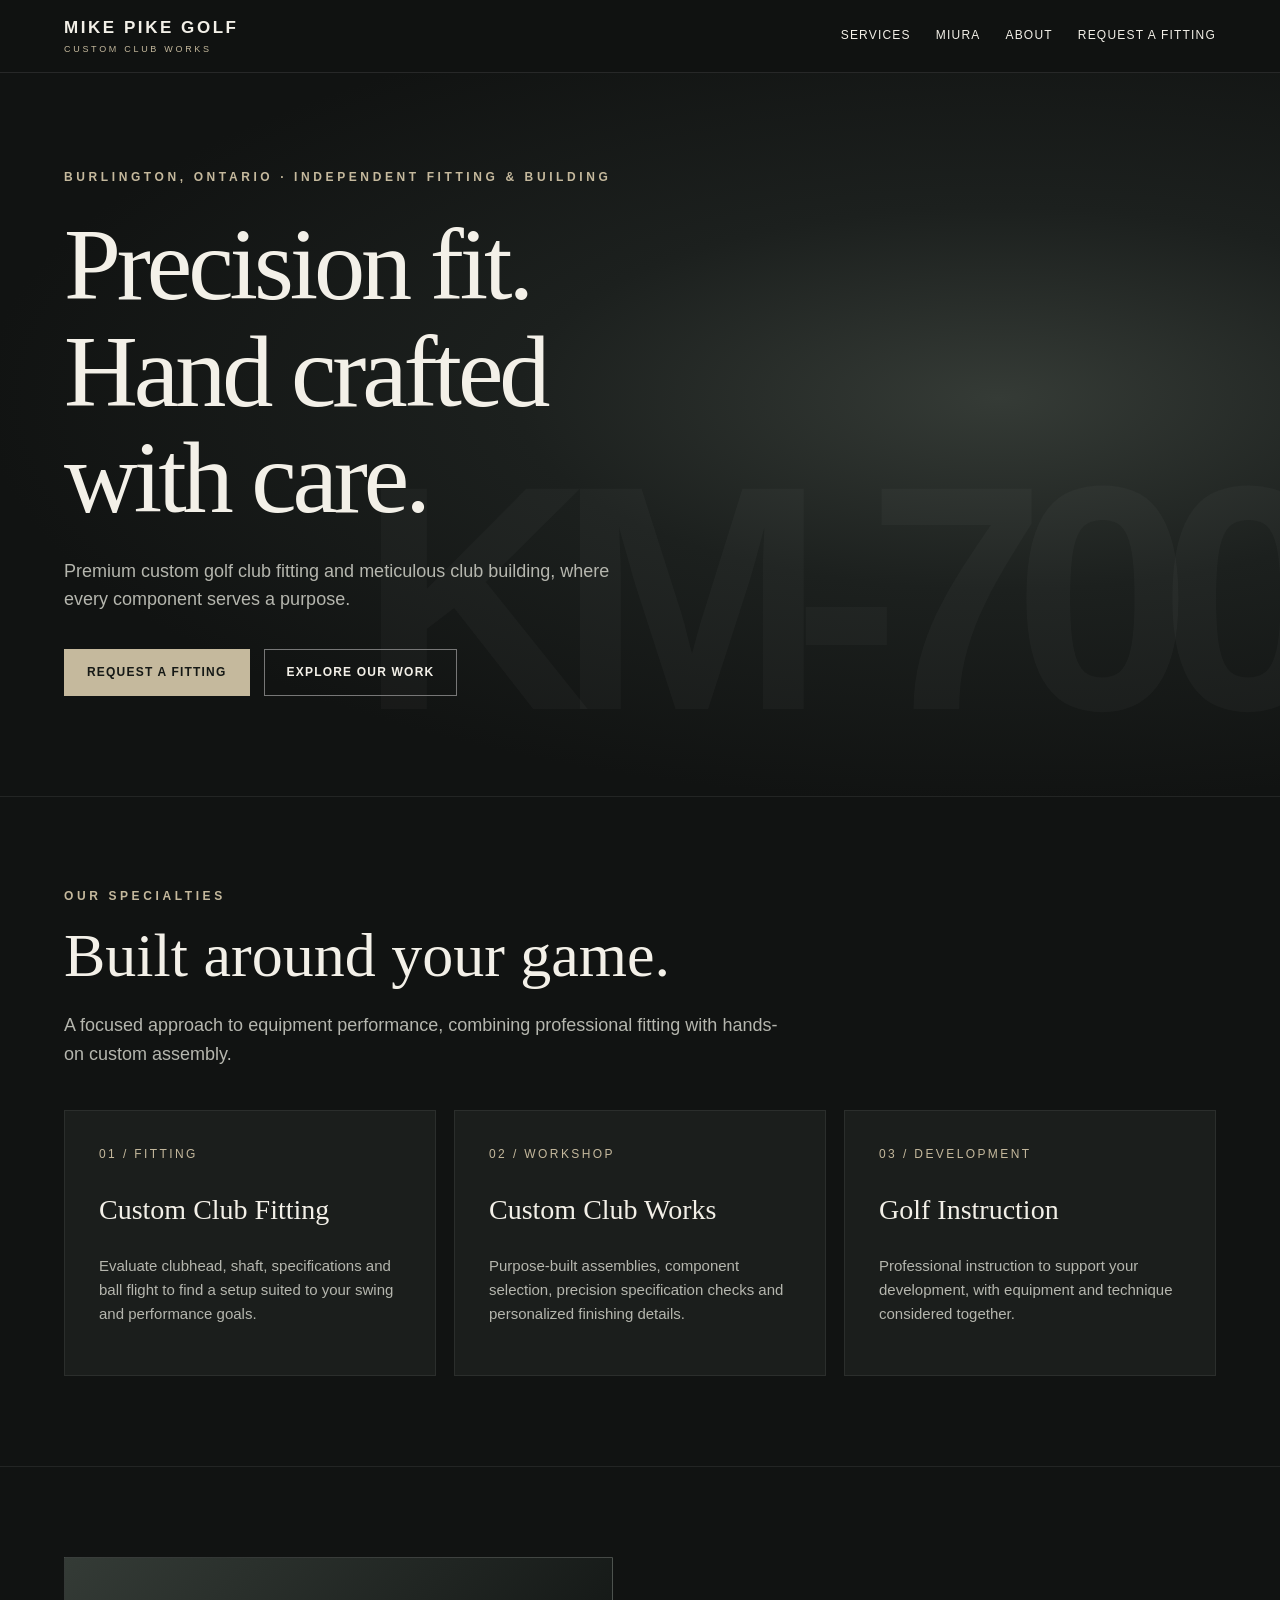
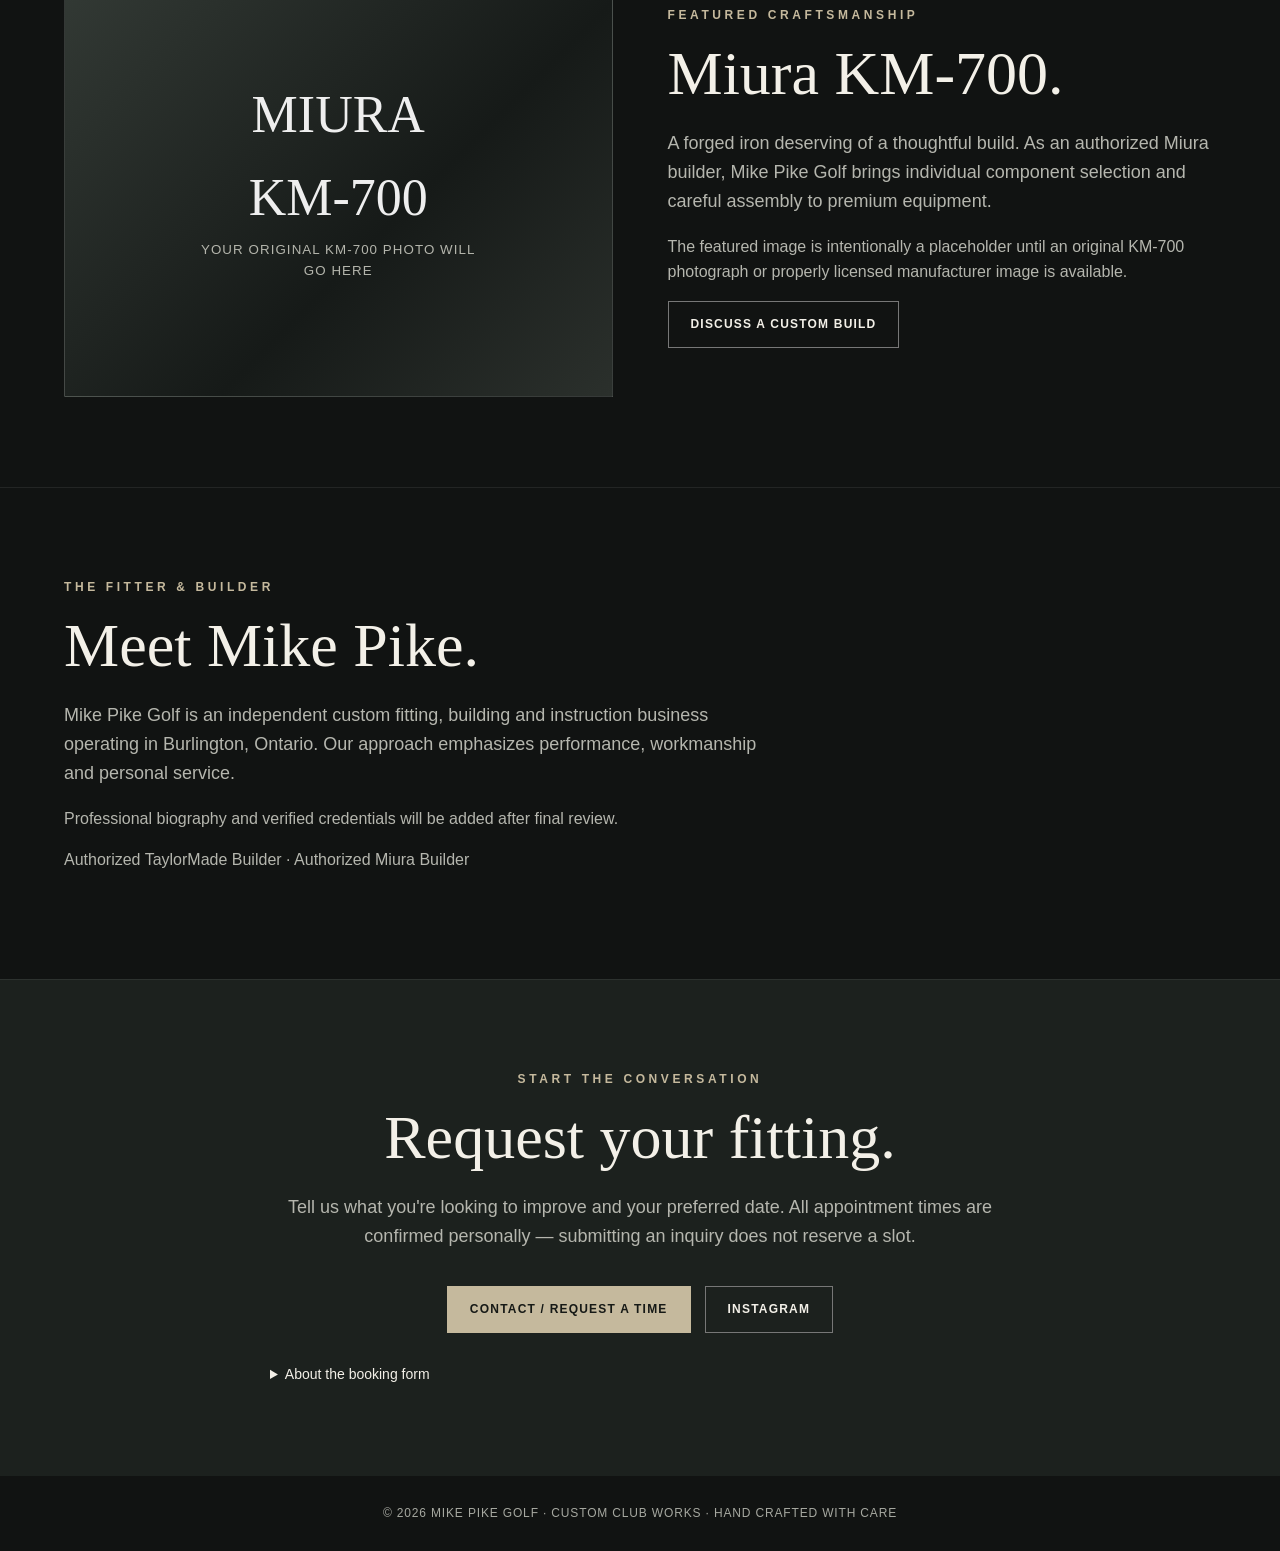
==== index.html @ 79fc6a24 "Add files via upload" ====
<!doctype html>
<html lang="en"><head><meta charset="utf-8"><meta name="viewport" content="width=device-width,initial-scale=1"><meta name="theme-color" content="#111312"><meta name="description" content="Mike Pike Golf — premium custom golf club fitting, custom club works and instruction in Burlington, Ontario."><title>Mike Pike Golf | Custom Club Works</title><style>
:root{color-scheme:dark;--bg:#111312;--panel:#1b1e1c;--fg:#f3f0e8;--muted:#b5b6ae;--accent:#c5b99d}*{box-sizing:border-box}html{scroll-behavior:smooth}body{margin:0;background:var(--bg);color:var(--fg);font-family:Arial,Helvetica,sans-serif;line-height:1.6}a{color:inherit}header{position:sticky;top:0;z-index:10;background:#111312ed;border-bottom:1px solid #ffffff18}nav{max-width:1200px;margin:auto;display:flex;align-items:center;justify-content:space-between;padding:18px 24px;gap:20px}.brand{font-size:17px;font-weight:800;letter-spacing:.15em;text-decoration:none;line-height:1.15}.brand small{display:block;font-size:9px;letter-spacing:.3em;font-weight:500;color:var(--accent);margin-top:6px}.navlinks{display:flex;gap:25px;font-size:12px;letter-spacing:.1em;text-transform:uppercase}.navlinks a{text-decoration:none}.navlinks a:hover{color:var(--accent)}.hero{min-height:76vh;display:flex;align-items:center;background:radial-gradient(ellipse at 78% 45%,#353b36 0%,#1c201e 34%,#111312 72%);position:relative;overflow:hidden}.hero:after{content:'KM-700';position:absolute;right:-2%;bottom:-8%;font-size:clamp(120px,25vw,360px);font-weight:900;letter-spacing:-.1em;color:#ffffff07;pointer-events:none}.wrap{max-width:1200px;margin:auto;padding:0 24px;width:100%}.hero .wrap{position:relative;z-index:1;padding-top:95px;padding-bottom:100px}.eyebrow{font-size:12px;text-transform:uppercase;letter-spacing:.3em;color:var(--accent);font-weight:bold}.hero h1{font-family:Georgia,serif;font-size:clamp(48px,8vw,104px);font-weight:400;line-height:1.04;letter-spacing:-.04em;max-width:880px;margin:25px 0}.hero p{max-width:570px;color:var(--muted);font-size:18px}.buttons{display:flex;flex-wrap:wrap;gap:14px;margin-top:35px}.btn{display:inline-block;border:1px solid var(--accent);background:var(--accent);color:#161916;padding:13px 22px;text-decoration:none;font-weight:700;text-transform:uppercase;letter-spacing:.1em;font-size:12px}.btn.secondary{background:transparent;color:var(--fg);border-color:#777}.btn:hover{opacity:.85}section{padding:90px 0;border-top:1px solid #ffffff13}h2{font-family:Georgia,serif;font-size:clamp(35px,5vw,62px);font-weight:400;line-height:1.1;margin:14px 0 22px}.lead{color:var(--muted);max-width:720px;font-size:18px}.grid{display:grid;grid-template-columns:repeat(3,1fr);gap:18px;margin-top:42px}.tile{background:var(--panel);padding:34px;min-height:260px;border:1px solid #ffffff12}.tile .number{color:var(--accent);font-size:12px;letter-spacing:.2em}.tile h3{font-family:Georgia,serif;font-weight:400;font-size:28px;line-height:1.2}.tile p{color:var(--muted);font-size:15px}.feature{display:grid;grid-template-columns:1fr 1fr;gap:55px;align-items:center}.image-placeholder{min-height:440px;background:linear-gradient(135deg,#343b36,#161a18 60%,#2b302c);border:1px solid #ffffff20;display:flex;align-items:center;justify-content:center;text-align:center;padding:30px;color:#b4b5ac}.image-placeholder strong{display:block;font-family:Georgia,serif;font-size:52px;font-weight:400;color:#eee}.image-placeholder small{display:block;max-width:290px;margin:auto;letter-spacing:.08em}.muted{color:var(--muted)}.contact{background:#1c211e;text-align:center}.contact .lead{margin:0 auto 28px}.details{max-width:740px;margin:30px auto 0;text-align:left;color:var(--muted);font-size:14px}.details summary{cursor:pointer;color:var(--fg)}footer{padding:28px 24px;text-align:center;color:#a6a8a0;font-size:12px;letter-spacing:.07em}@media(max-width:760px){.navlinks{gap:13px;font-size:10px;flex-wrap:wrap;justify-content:flex-end}.navlinks a:nth-child(2){display:none}.hero{min-height:67vh}.grid,.feature{grid-template-columns:1fr}.tile{min-height:0}.image-placeholder{min-height:320px}section{padding:65px 0}nav{align-items:flex-start}.brand{font-size:13px}}
</style></head><body>
<header><nav><a class="brand" href="#top">MIKE PIKE GOLF<small>CUSTOM CLUB WORKS</small></a><div class="navlinks"><a href="#services">Services</a><a href="#miura">Miura</a><a href="#about">About</a><a href="#contact">Request a fitting</a></div></nav></header>
<main id="top"><div class="hero"><div class="wrap"><div class="eyebrow">Burlington, Ontario · Independent fitting & building</div><h1>Precision fit.<br>Hand crafted<br>with care.</h1><p>Premium custom golf club fitting and meticulous club building, where every component serves a purpose.</p><div class="buttons"><a class="btn" href="#contact">Request a fitting</a><a class="btn secondary" href="#services">Explore our work</a></div></div></div>
<section id="services"><div class="wrap"><div class="eyebrow">Our specialties</div><h2>Built around your game.</h2><p class="lead">A focused approach to equipment performance, combining professional fitting with hands-on custom assembly.</p><div class="grid"><article class="tile"><div class="number">01 / FITTING</div><h3>Custom Club Fitting</h3><p>Evaluate clubhead, shaft, specifications and ball flight to find a setup suited to your swing and performance goals.</p></article><article class="tile"><div class="number">02 / WORKSHOP</div><h3>Custom Club Works</h3><p>Purpose-built assemblies, component selection, precision specification checks and personalized finishing details.</p></article><article class="tile"><div class="number">03 / DEVELOPMENT</div><h3>Golf Instruction</h3><p>Professional instruction to support your development, with equipment and technique considered together.</p></article></div></div></section>
<section id="miura"><div class="wrap feature"><div class="image-placeholder"><div><strong>MIURA<br>KM-700</strong><small>YOUR ORIGINAL KM-700 PHOTO WILL GO HERE</small></div></div><div><div class="eyebrow">Featured craftsmanship</div><h2>Miura KM-700.</h2><p class="lead">A forged iron deserving of a thoughtful build. As an authorized Miura builder, Mike Pike Golf brings individual component selection and careful assembly to premium equipment.</p><p class="muted">The featured image is intentionally a placeholder until an original KM-700 photograph or properly licensed manufacturer image is available.</p><a class="btn secondary" href="#contact">Discuss a custom build</a></div></div></section>
<section id="about"><div class="wrap"><div class="eyebrow">The fitter & builder</div><h2>Meet Mike Pike.</h2><p class="lead">Mike Pike Golf is an independent custom fitting, building and instruction business operating in Burlington, Ontario. Our approach emphasizes performance, workmanship and personal service.</p><p class="muted">Professional biography and verified credentials will be added after final review.</p><p class="muted">Authorized TaylorMade Builder · Authorized Miura Builder</p></div></section>
<section class="contact" id="contact"><div class="wrap"><div class="eyebrow">Start the conversation</div><h2>Request your fitting.</h2><p class="lead">Tell us what you're looking to improve and your preferred date. All appointment times are confirmed personally — submitting an inquiry does not reserve a slot.</p><div class="buttons" style="justify-content:center"><a class="btn" href="https://linktr.ee/mikepikegolf" target="_blank" rel="noopener noreferrer">Contact / Request a time</a><a class="btn secondary" href="https://www.instagram.com/mikepikegolf/" target="_blank" rel="noopener noreferrer">Instagram</a></div><details class="details"><summary>About the booking form</summary><p>A dedicated request form with automatic acknowledgment can be added after choosing and configuring a free form service. This initial version uses your existing contact link so requests are not lost.</p></details></div></section></main><footer>© <span id="year">2026</span> MIKE PIKE GOLF · CUSTOM CLUB WORKS · HAND CRAFTED WITH CARE</footer><script>document.getElementById('year').textContent=new Date().getFullYear()</script></body></html>
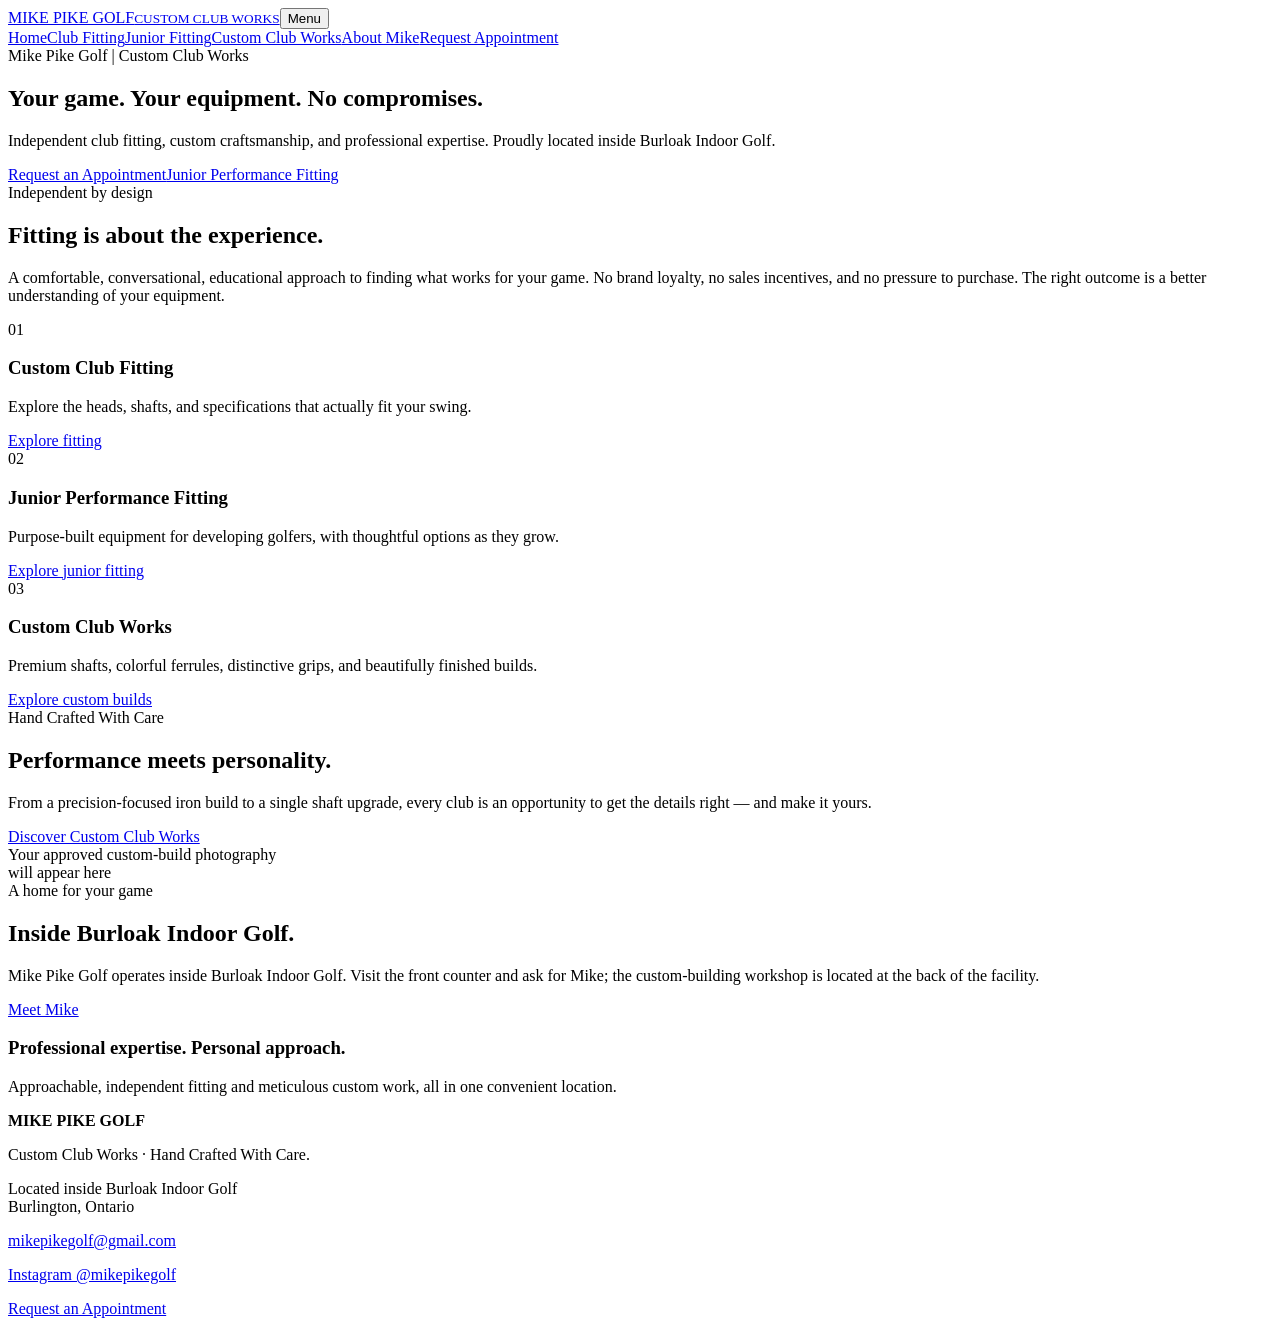
==== commit 0afb7b35: "Add files via upload" ====
--- a/index.html
+++ b/index.html
@@ -1,10 +1 @@
-<!doctype html>
-<html lang="en"><head><meta charset="utf-8"><meta name="viewport" content="width=device-width,initial-scale=1"><meta name="theme-color" content="#111312"><meta name="description" content="Mike Pike Golf — premium custom golf club fitting, custom club works and instruction in Burlington, Ontario."><title>Mike Pike Golf | Custom Club Works</title><style>
-:root{color-scheme:dark;--bg:#111312;--panel:#1b1e1c;--fg:#f3f0e8;--muted:#b5b6ae;--accent:#c5b99d}*{box-sizing:border-box}html{scroll-behavior:smooth}body{margin:0;background:var(--bg);color:var(--fg);font-family:Arial,Helvetica,sans-serif;line-height:1.6}a{color:inherit}header{position:sticky;top:0;z-index:10;background:#111312ed;border-bottom:1px solid #ffffff18}nav{max-width:1200px;margin:auto;display:flex;align-items:center;justify-content:space-between;padding:18px 24px;gap:20px}.brand{font-size:17px;font-weight:800;letter-spacing:.15em;text-decoration:none;line-height:1.15}.brand small{display:block;font-size:9px;letter-spacing:.3em;font-weight:500;color:var(--accent);margin-top:6px}.navlinks{display:flex;gap:25px;font-size:12px;letter-spacing:.1em;text-transform:uppercase}.navlinks a{text-decoration:none}.navlinks a:hover{color:var(--accent)}.hero{min-height:76vh;display:flex;align-items:center;background:radial-gradient(ellipse at 78% 45%,#353b36 0%,#1c201e 34%,#111312 72%);position:relative;overflow:hidden}.hero:after{content:'KM-700';position:absolute;right:-2%;bottom:-8%;font-size:clamp(120px,25vw,360px);font-weight:900;letter-spacing:-.1em;color:#ffffff07;pointer-events:none}.wrap{max-width:1200px;margin:auto;padding:0 24px;width:100%}.hero .wrap{position:relative;z-index:1;padding-top:95px;padding-bottom:100px}.eyebrow{font-size:12px;text-transform:uppercase;letter-spacing:.3em;color:var(--accent);font-weight:bold}.hero h1{font-family:Georgia,serif;font-size:clamp(48px,8vw,104px);font-weight:400;line-height:1.04;letter-spacing:-.04em;max-width:880px;margin:25px 0}.hero p{max-width:570px;color:var(--muted);font-size:18px}.buttons{display:flex;flex-wrap:wrap;gap:14px;margin-top:35px}.btn{display:inline-block;border:1px solid var(--accent);background:var(--accent);color:#161916;padding:13px 22px;text-decoration:none;font-weight:700;text-transform:uppercase;letter-spacing:.1em;font-size:12px}.btn.secondary{background:transparent;color:var(--fg);border-color:#777}.btn:hover{opacity:.85}section{padding:90px 0;border-top:1px solid #ffffff13}h2{font-family:Georgia,serif;font-size:clamp(35px,5vw,62px);font-weight:400;line-height:1.1;margin:14px 0 22px}.lead{color:var(--muted);max-width:720px;font-size:18px}.grid{display:grid;grid-template-columns:repeat(3,1fr);gap:18px;margin-top:42px}.tile{background:var(--panel);padding:34px;min-height:260px;border:1px solid #ffffff12}.tile .number{color:var(--accent);font-size:12px;letter-spacing:.2em}.tile h3{font-family:Georgia,serif;font-weight:400;font-size:28px;line-height:1.2}.tile p{color:var(--muted);font-size:15px}.feature{display:grid;grid-template-columns:1fr 1fr;gap:55px;align-items:center}.image-placeholder{min-height:440px;background:linear-gradient(135deg,#343b36,#161a18 60%,#2b302c);border:1px solid #ffffff20;display:flex;align-items:center;justify-content:center;text-align:center;padding:30px;color:#b4b5ac}.image-placeholder strong{display:block;font-family:Georgia,serif;font-size:52px;font-weight:400;color:#eee}.image-placeholder small{display:block;max-width:290px;margin:auto;letter-spacing:.08em}.muted{color:var(--muted)}.contact{background:#1c211e;text-align:center}.contact .lead{margin:0 auto 28px}.details{max-width:740px;margin:30px auto 0;text-align:left;color:var(--muted);font-size:14px}.details summary{cursor:pointer;color:var(--fg)}footer{padding:28px 24px;text-align:center;color:#a6a8a0;font-size:12px;letter-spacing:.07em}@media(max-width:760px){.navlinks{gap:13px;font-size:10px;flex-wrap:wrap;justify-content:flex-end}.navlinks a:nth-child(2){display:none}.hero{min-height:67vh}.grid,.feature{grid-template-columns:1fr}.tile{min-height:0}.image-placeholder{min-height:320px}section{padding:65px 0}nav{align-items:flex-start}.brand{font-size:13px}}
-</style></head><body>
-<header><nav><a class="brand" href="#top">MIKE PIKE GOLF<small>CUSTOM CLUB WORKS</small></a><div class="navlinks"><a href="#services">Services</a><a href="#miura">Miura</a><a href="#about">About</a><a href="#contact">Request a fitting</a></div></nav></header>
-<main id="top"><div class="hero"><div class="wrap"><div class="eyebrow">Burlington, Ontario · Independent fitting & building</div><h1>Precision fit.<br>Hand crafted<br>with care.</h1><p>Premium custom golf club fitting and meticulous club building, where every component serves a purpose.</p><div class="buttons"><a class="btn" href="#contact">Request a fitting</a><a class="btn secondary" href="#services">Explore our work</a></div></div></div>
-<section id="services"><div class="wrap"><div class="eyebrow">Our specialties</div><h2>Built around your game.</h2><p class="lead">A focused approach to equipment performance, combining professional fitting with hands-on custom assembly.</p><div class="grid"><article class="tile"><div class="number">01 / FITTING</div><h3>Custom Club Fitting</h3><p>Evaluate clubhead, shaft, specifications and ball flight to find a setup suited to your swing and performance goals.</p></article><article class="tile"><div class="number">02 / WORKSHOP</div><h3>Custom Club Works</h3><p>Purpose-built assemblies, component selection, precision specification checks and personalized finishing details.</p></article><article class="tile"><div class="number">03 / DEVELOPMENT</div><h3>Golf Instruction</h3><p>Professional instruction to support your development, with equipment and technique considered together.</p></article></div></div></section>
-<section id="miura"><div class="wrap feature"><div class="image-placeholder"><div><strong>MIURA<br>KM-700</strong><small>YOUR ORIGINAL KM-700 PHOTO WILL GO HERE</small></div></div><div><div class="eyebrow">Featured craftsmanship</div><h2>Miura KM-700.</h2><p class="lead">A forged iron deserving of a thoughtful build. As an authorized Miura builder, Mike Pike Golf brings individual component selection and careful assembly to premium equipment.</p><p class="muted">The featured image is intentionally a placeholder until an original KM-700 photograph or properly licensed manufacturer image is available.</p><a class="btn secondary" href="#contact">Discuss a custom build</a></div></div></section>
-<section id="about"><div class="wrap"><div class="eyebrow">The fitter & builder</div><h2>Meet Mike Pike.</h2><p class="lead">Mike Pike Golf is an independent custom fitting, building and instruction business operating in Burlington, Ontario. Our approach emphasizes performance, workmanship and personal service.</p><p class="muted">Professional biography and verified credentials will be added after final review.</p><p class="muted">Authorized TaylorMade Builder · Authorized Miura Builder</p></div></section>
-<section class="contact" id="contact"><div class="wrap"><div class="eyebrow">Start the conversation</div><h2>Request your fitting.</h2><p class="lead">Tell us what you're looking to improve and your preferred date. All appointment times are confirmed personally — submitting an inquiry does not reserve a slot.</p><div class="buttons" style="justify-content:center"><a class="btn" href="https://linktr.ee/mikepikegolf" target="_blank" rel="noopener noreferrer">Contact / Request a time</a><a class="btn secondary" href="https://www.instagram.com/mikepikegolf/" target="_blank" rel="noopener noreferrer">Instagram</a></div><details class="details"><summary>About the booking form</summary><p>A dedicated request form with automatic acknowledgment can be added after choosing and configuring a free form service. This initial version uses your existing contact link so requests are not lost.</p></details></div></section></main><footer>© <span id="year">2026</span> MIKE PIKE GOLF · CUSTOM CLUB WORKS · HAND CRAFTED WITH CARE</footer><script>document.getElementById('year').textContent=new Date().getFullYear()</script></body></html>
+<!doctype html><html lang="en-CA"><head><meta charset="utf-8"><meta name="viewport" content="width=device-width,initial-scale=1"><meta name="description" content="Mike Pike Golf — independent custom club fitting, junior performance fitting, custom builds and PGA golf instruction at Burloak Indoor Golf, Burlington, Ontario."><title>Home | Mike Pike Golf</title><link rel="stylesheet" href="styles.css"></head><body><header><nav class="nav"><a class="brand" href="index.html">MIKE PIKE GOLF<small>CUSTOM CLUB WORKS</small></a><button class="menu" aria-label="Toggle navigation" aria-expanded="false">Menu</button><div class="links"><a href="index.html">Home</a><a href="fitting.html">Club Fitting</a><a href="junior.html">Junior Fitting</a><a href="custom.html">Custom Club Works</a><a href="about.html">About Mike</a><a href="booking.html">Request Appointment</a></div></nav></header><section class="hero "><div class="wrap"><div class="eyebrow">Mike Pike Golf | Custom Club Works</div><h1>Your game. Your equipment. No compromises.</h1><p class="lead">Independent club fitting, custom craftsmanship, and professional expertise. Proudly located inside Burloak Indoor Golf.</p><div class="actions"><a class="button light" href="booking.html">Request an Appointment</a><a class="button" href="junior.html">Junior Performance Fitting</a></div></div></section><section class="section paper"><div class="wrap"><div class="intro"><div class="eyebrow">Independent by design</div><h2>Fitting is about the experience.</h2><p>A comfortable, conversational, educational approach to finding what works for your game. No brand loyalty, no sales incentives, and no pressure to purchase. The right outcome is a better understanding of your equipment.</p></div><div class="grid"><article class="tile"><div class="eyebrow">01</div><h3>Custom Club Fitting</h3><p>Explore the heads, shafts, and specifications that actually fit your swing.</p><a href="fitting.html">Explore fitting</a></article><article class="tile"><div class="eyebrow">02</div><h3>Junior Performance Fitting</h3><p>Purpose-built equipment for developing golfers, with thoughtful options as they grow.</p><a href="junior.html">Explore junior fitting</a></article><article class="tile"><div class="eyebrow">03</div><h3>Custom Club Works</h3><p>Premium shafts, colorful ferrules, distinctive grips, and beautifully finished builds.</p><a href="custom.html">Explore custom builds</a></article></div></div></section><section class="section dark"><div class="wrap split"><div><div class="eyebrow">Hand Crafted With Care</div><h2>Performance meets personality.</h2><p>From a precision-focused iron build to a single shaft upgrade, every club is an opportunity to get the details right — and make it yours.</p><a class="button light" href="custom.html">Discover Custom Club Works</a></div><div class="placeholder">Your approved custom-build photography<br>will appear here</div></div></section><section class="section"><div class="wrap split"><div><div class="eyebrow">A home for your game</div><h2>Inside Burloak Indoor Golf.</h2><p>Mike Pike Golf operates inside Burloak Indoor Golf. Visit the front counter and ask for Mike; the custom-building workshop is located at the back of the facility.</p><a class="button alt" href="about.html">Meet Mike</a></div><div class="callout"><h3>Professional expertise. Personal approach.</h3><p>Approachable, independent fitting and meticulous custom work, all in one convenient location.</p></div></div></section><footer><div class="wrap foot"><div><strong>MIKE PIKE GOLF</strong><p>Custom Club Works · Hand Crafted With Care.</p><p>Located inside Burloak Indoor Golf<br>Burlington, Ontario</p></div><div><p><a href="mailto:mikepikegolf@gmail.com">mikepikegolf@gmail.com</a></p><p><a href="https://www.instagram.com/mikepikegolf/">Instagram @mikepikegolf</a></p><p><a href="booking.html">Request an Appointment</a></p></div></div></footer><script src="script.js" defer></script></body></html>
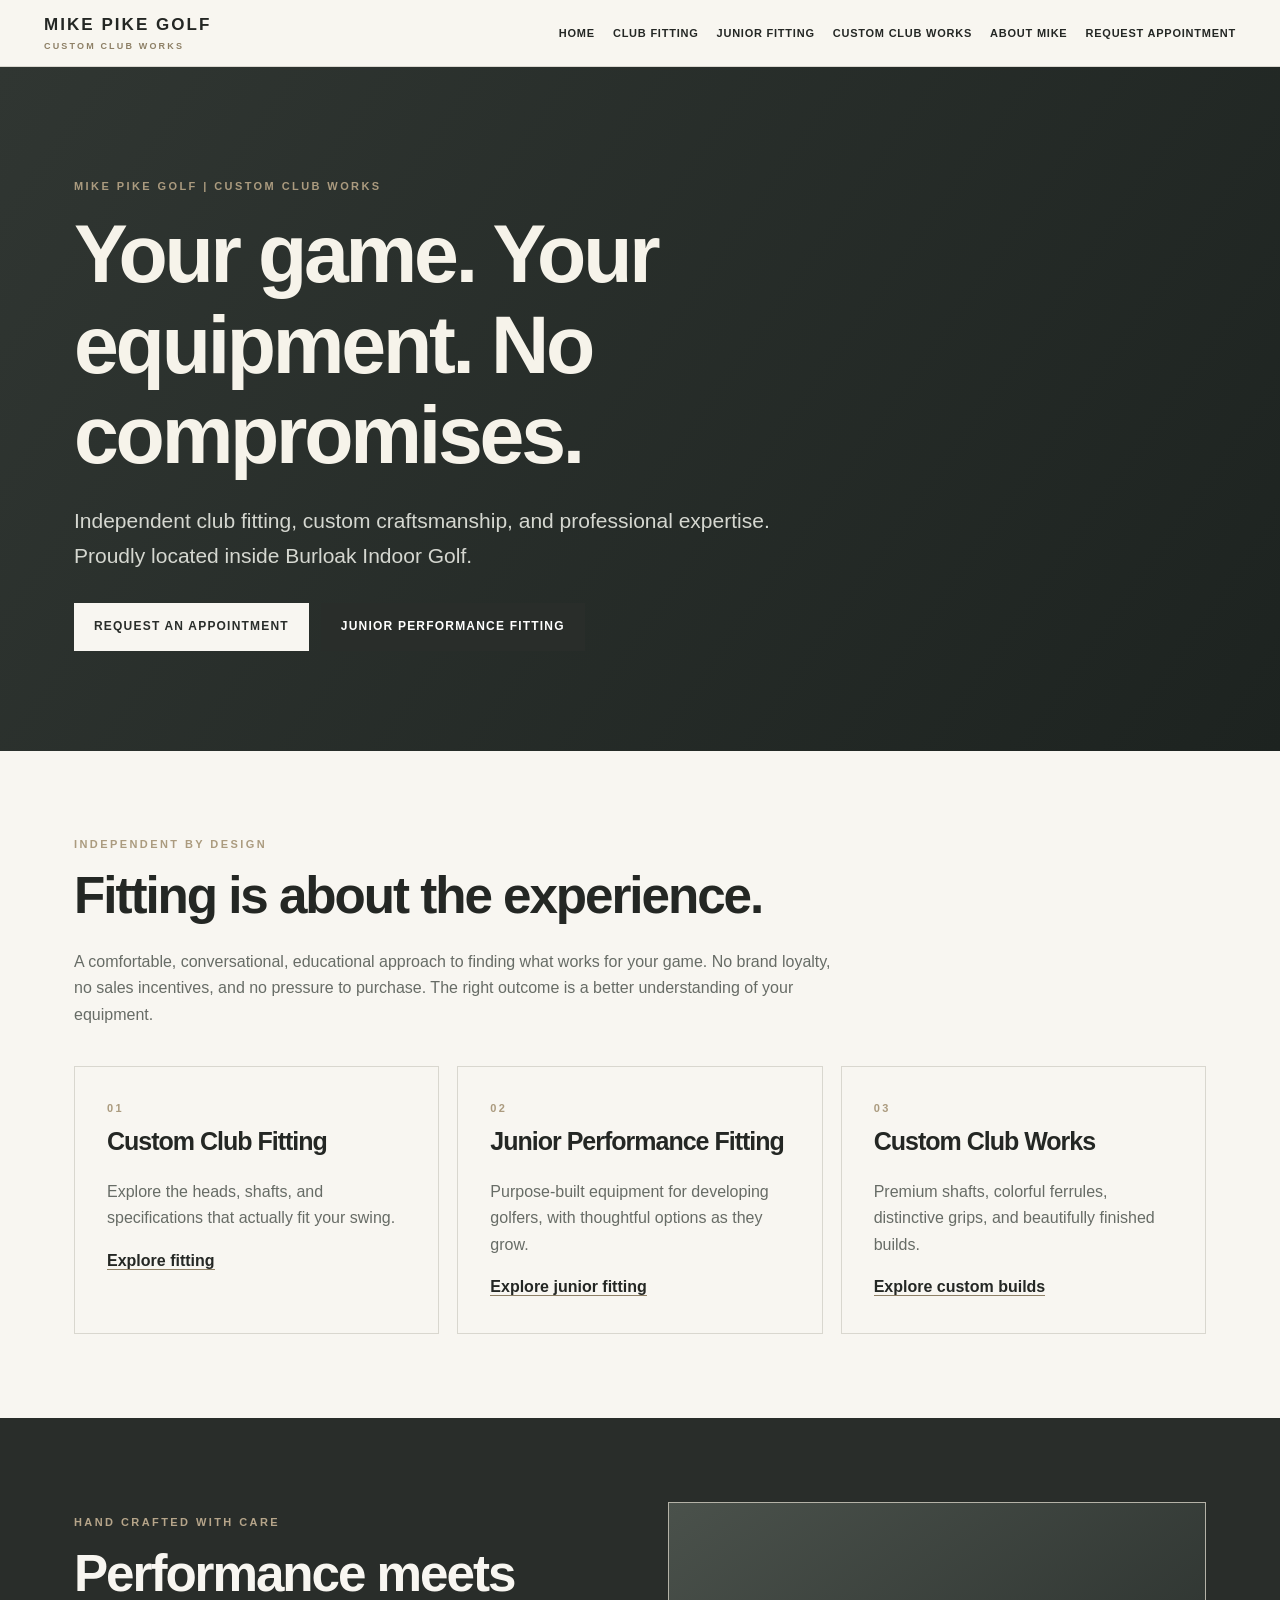
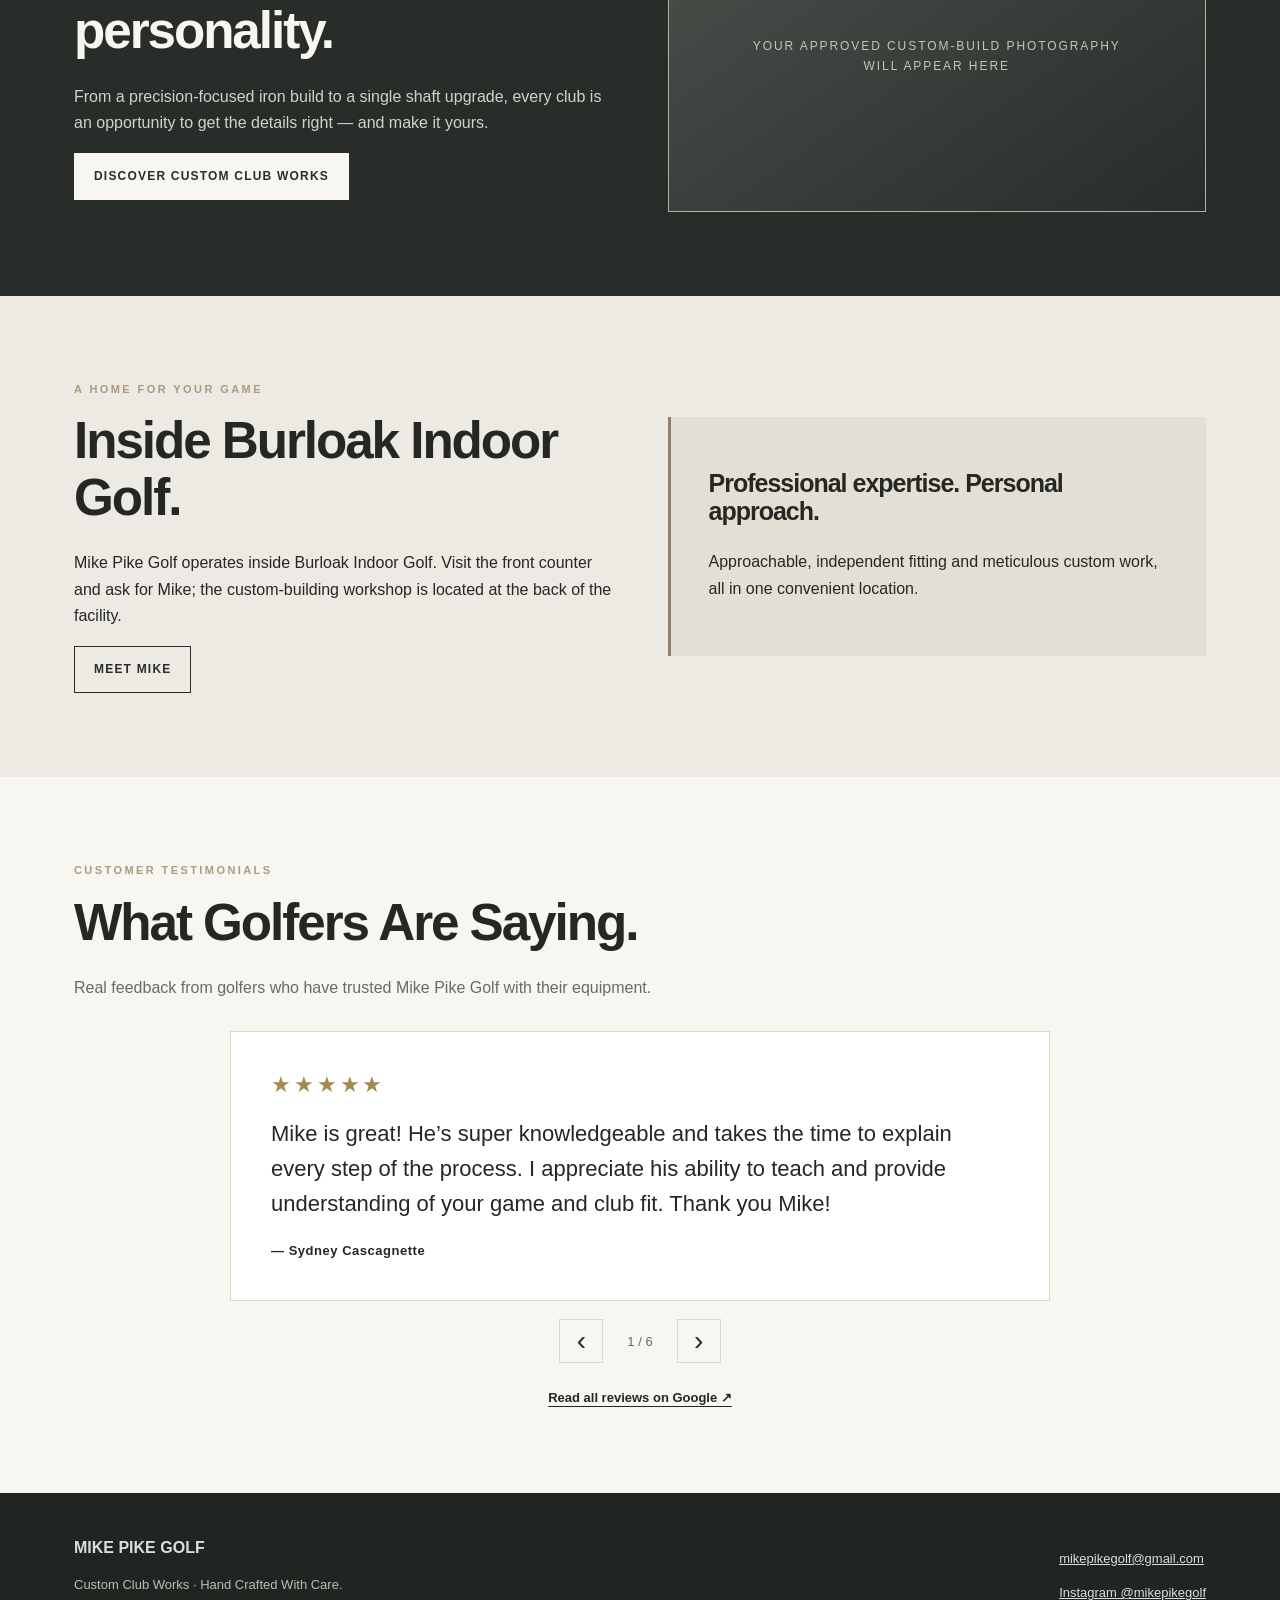
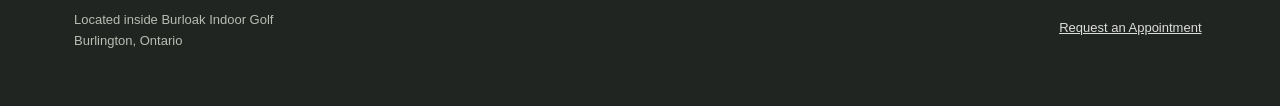
==== commit 5ca57b76: "Add files via upload" ====
--- a/index.html
+++ b/index.html
@@ -1 +1,5 @@
-<!doctype html><html lang="en-CA"><head><meta charset="utf-8"><meta name="viewport" content="width=device-width,initial-scale=1"><meta name="description" content="Mike Pike Golf — independent custom club fitting, junior performance fitting, custom builds and PGA golf instruction at Burloak Indoor Golf, Burlington, Ontario."><title>Home | Mike Pike Golf</title><link rel="stylesheet" href="styles.css"></head><body><header><nav class="nav"><a class="brand" href="index.html">MIKE PIKE GOLF<small>CUSTOM CLUB WORKS</small></a><button class="menu" aria-label="Toggle navigation" aria-expanded="false">Menu</button><div class="links"><a href="index.html">Home</a><a href="fitting.html">Club Fitting</a><a href="junior.html">Junior Fitting</a><a href="custom.html">Custom Club Works</a><a href="about.html">About Mike</a><a href="booking.html">Request Appointment</a></div></nav></header><section class="hero "><div class="wrap"><div class="eyebrow">Mike Pike Golf | Custom Club Works</div><h1>Your game. Your equipment. No compromises.</h1><p class="lead">Independent club fitting, custom craftsmanship, and professional expertise. Proudly located inside Burloak Indoor Golf.</p><div class="actions"><a class="button light" href="booking.html">Request an Appointment</a><a class="button" href="junior.html">Junior Performance Fitting</a></div></div></section><section class="section paper"><div class="wrap"><div class="intro"><div class="eyebrow">Independent by design</div><h2>Fitting is about the experience.</h2><p>A comfortable, conversational, educational approach to finding what works for your game. No brand loyalty, no sales incentives, and no pressure to purchase. The right outcome is a better understanding of your equipment.</p></div><div class="grid"><article class="tile"><div class="eyebrow">01</div><h3>Custom Club Fitting</h3><p>Explore the heads, shafts, and specifications that actually fit your swing.</p><a href="fitting.html">Explore fitting</a></article><article class="tile"><div class="eyebrow">02</div><h3>Junior Performance Fitting</h3><p>Purpose-built equipment for developing golfers, with thoughtful options as they grow.</p><a href="junior.html">Explore junior fitting</a></article><article class="tile"><div class="eyebrow">03</div><h3>Custom Club Works</h3><p>Premium shafts, colorful ferrules, distinctive grips, and beautifully finished builds.</p><a href="custom.html">Explore custom builds</a></article></div></div></section><section class="section dark"><div class="wrap split"><div><div class="eyebrow">Hand Crafted With Care</div><h2>Performance meets personality.</h2><p>From a precision-focused iron build to a single shaft upgrade, every club is an opportunity to get the details right — and make it yours.</p><a class="button light" href="custom.html">Discover Custom Club Works</a></div><div class="placeholder">Your approved custom-build photography<br>will appear here</div></div></section><section class="section"><div class="wrap split"><div><div class="eyebrow">A home for your game</div><h2>Inside Burloak Indoor Golf.</h2><p>Mike Pike Golf operates inside Burloak Indoor Golf. Visit the front counter and ask for Mike; the custom-building workshop is located at the back of the facility.</p><a class="button alt" href="about.html">Meet Mike</a></div><div class="callout"><h3>Professional expertise. Personal approach.</h3><p>Approachable, independent fitting and meticulous custom work, all in one convenient location.</p></div></div></section><footer><div class="wrap foot"><div><strong>MIKE PIKE GOLF</strong><p>Custom Club Works · Hand Crafted With Care.</p><p>Located inside Burloak Indoor Golf<br>Burlington, Ontario</p></div><div><p><a href="mailto:mikepikegolf@gmail.com">mikepikegolf@gmail.com</a></p><p><a href="https://www.instagram.com/mikepikegolf/">Instagram @mikepikegolf</a></p><p><a href="booking.html">Request an Appointment</a></p></div></div></footer><script src="script.js" defer></script></body></html>+<!doctype html>
+<html lang="en-CA"><head><meta charset="utf-8"/><meta content="width=device-width,initial-scale=1" name="viewport"/><meta content="Mike Pike Golf — independent custom club fitting, junior performance fitting, custom builds and PGA golf instruction at Burloak Indoor Golf, Burlington, Ontario." name="description"/><title>Home | Mike Pike Golf</title><link href="styles.css" rel="stylesheet"/></head><body><header><nav class="nav"><a class="brand" href="index.html">MIKE PIKE GOLF<small>CUSTOM CLUB WORKS</small></a><button aria-expanded="false" aria-label="Toggle navigation" class="menu">Menu</button><div class="links"><a href="index.html">Home</a><a href="fitting.html">Club Fitting</a><a href="junior.html">Junior Fitting</a><a href="custom.html">Custom Club Works</a><a href="about.html">About Mike</a><a href="booking.html">Request Appointment</a></div></nav></header><section class="hero"><div class="wrap"><div class="eyebrow">Mike Pike Golf | Custom Club Works</div><h1>Your game. Your equipment. No compromises.</h1><p class="lead">Independent club fitting, custom craftsmanship, and professional expertise. Proudly located inside Burloak Indoor Golf.</p><div class="actions"><a class="button light" href="booking.html">Request an Appointment</a><a class="button" href="junior.html">Junior Performance Fitting</a></div></div></section><section class="section paper"><div class="wrap"><div class="intro"><div class="eyebrow">Independent by design</div><h2>Fitting is about the experience.</h2><p>A comfortable, conversational, educational approach to finding what works for your game. No brand loyalty, no sales incentives, and no pressure to purchase. The right outcome is a better understanding of your equipment.</p></div><div class="grid"><article class="tile"><div class="eyebrow">01</div><h3>Custom Club Fitting</h3><p>Explore the heads, shafts, and specifications that actually fit your swing.</p><a href="fitting.html">Explore fitting</a></article><article class="tile"><div class="eyebrow">02</div><h3>Junior Performance Fitting</h3><p>Purpose-built equipment for developing golfers, with thoughtful options as they grow.</p><a href="junior.html">Explore junior fitting</a></article><article class="tile"><div class="eyebrow">03</div><h3>Custom Club Works</h3><p>Premium shafts, colorful ferrules, distinctive grips, and beautifully finished builds.</p><a href="custom.html">Explore custom builds</a></article></div></div></section><section class="section dark"><div class="wrap split"><div><div class="eyebrow">Hand Crafted With Care</div><h2>Performance meets personality.</h2><p>From a precision-focused iron build to a single shaft upgrade, every club is an opportunity to get the details right — and make it yours.</p><a class="button light" href="custom.html">Discover Custom Club Works</a></div><div class="placeholder">Your approved custom-build photography<br/>will appear here</div></div></section><section class="section"><div class="wrap split"><div><div class="eyebrow">A home for your game</div><h2>Inside Burloak Indoor Golf.</h2><p>Mike Pike Golf operates inside Burloak Indoor Golf. Visit the front counter and ask for Mike; the custom-building workshop is located at the back of the facility.</p><a class="button alt" href="about.html">Meet Mike</a></div><div class="callout"><h3>Professional expertise. Personal approach.</h3><p>Approachable, independent fitting and meticulous custom work, all in one convenient location.</p></div></div></section><section aria-labelledby="reviews-heading" class="section paper reviews-section"><div class="wrap"><div class="intro"><div class="eyebrow">Customer Testimonials</div><h2 id="reviews-heading">What Golfers Are Saying.</h2><p>Real feedback from golfers who have trusted Mike Pike Golf with their equipment.</p></div><div aria-label="Customer reviews from Google" aria-roledescription="carousel" class="review-carousel"><div aria-live="off" class="review-viewport"><article aria-hidden="false" aria-label="Review 1 of 6" class="review-card is-active" data-review-index="0"><div aria-label="5 out of 5 stars" class="review-stars">★★★★★</div><blockquote class="review-quote">Mike is great! He’s super knowledgeable and takes the time to explain every step of the process. I appreciate his ability to teach and provide understanding of your game and club fit. Thank you Mike!</blockquote><p class="review-author">— Sydney Cascagnette</p></article><article aria-hidden="true" aria-label="Review 2 of 6" class="review-card" data-review-index="1"><div aria-label="5 out of 5 stars" class="review-stars">★★★★★</div><blockquote class="review-quote">Had my full bag fitting with Mike a few days ago. Very knowledgeable and helpful and really helped me understand my swing mechanics and the fitting process. I would 100% recommend him to anyone who is looking to take that next step in club selection.</blockquote><p class="review-author">— Jacob Mady</p></article><article aria-hidden="true" aria-label="Review 3 of 6" class="review-card" data-review-index="2"><div aria-label="5 out of 5 stars" class="review-stars">★★★★★</div><blockquote class="review-quote">Mike was more than helpful with a rush order. Great for any club building needs. Will be using again in future.</blockquote><p class="review-author">— Trevor</p></article><article aria-hidden="true" aria-label="Review 4 of 6" class="review-card" data-review-index="3"><div aria-label="5 out of 5 stars" class="review-stars">★★★★★</div><blockquote class="review-quote">Mike was super friendly, helpful and knowledgeable. Highly recommend to anyone who needs any repairs, maintenance or adjustments to their golf equipment.</blockquote><p class="review-author">— Chris Jones</p></article><article aria-hidden="true" aria-label="Review 5 of 6" class="review-card" data-review-index="4"><div aria-label="5 out of 5 stars" class="review-stars">★★★★★</div><blockquote class="review-quote">Mike did an exceptional job on such a quick turnaround. Great customer service and walked me through what he fixed and why he fixed it on a broken driver. Couldn’t recommended him enough.</blockquote><p class="review-author">— Alex Zis</p></article><article aria-hidden="true" aria-label="Review 6 of 6" class="review-card" data-review-index="5"><div aria-label="5 out of 5 stars" class="review-stars">★★★★★</div><blockquote class="review-quote">I was extremely pleased with the iron fitting that Mike Pike provided
+A number of shafts and heads were tested until the right ones were agreed upon
+Even the right ball was selected
+Thanks Mike</blockquote><p class="review-author">— Brad Bissonnette</p></article></div><div class="review-controls"><button aria-label="Previous review" class="review-arrow review-prev" type="button">‹</button><span aria-live="polite" class="review-counter">1 / 6</span><button aria-label="Next review" class="review-arrow review-next" type="button">›</button></div></div><p class="review-more"><a href="https://share.google/kPqaMWuVIWeDkOHnx" rel="noopener noreferrer" target="_blank">Read all reviews on Google ↗</a></p></div></section><footer><div class="wrap foot"><div><strong>MIKE PIKE GOLF</strong><p>Custom Club Works · Hand Crafted With Care.</p><p>Located inside Burloak Indoor Golf<br/>Burlington, Ontario</p></div><div><p><a href="mailto:mikepikegolf@gmail.com">mikepikegolf@gmail.com</a></p><p><a href="https://www.instagram.com/mikepikegolf/">Instagram @mikepikegolf</a></p><p><a href="booking.html">Request an Appointment</a></p></div></div></footer><script defer="" src="script.js"></script></body></html>
--- a/styles.css
+++ b/styles.css
@@ -0,0 +1,5 @@
+
+:root{--bg:#edeae4;--paper:#f8f6f1;--ink:#242724;--muted:#676c66;--accent:#8e8066;--dark:#292d2a;--line:#d9d7cf}*{box-sizing:border-box}html{scroll-behavior:smooth}body{margin:0;font-family:Arial,Helvetica,sans-serif;color:var(--ink);background:var(--bg);line-height:1.65}a{color:inherit}header{position:sticky;top:0;z-index:30;background:#f8f6f1f5;border-bottom:1px solid var(--line)}.nav{max-width:1240px;margin:auto;display:flex;align-items:center;justify-content:space-between;gap:18px;padding:15px 24px}.brand{text-decoration:none;font-weight:800;letter-spacing:.12em;font-size:17px;line-height:1.12}.brand small{display:block;font-size:9px;letter-spacing:.24em;color:var(--accent);margin-top:7px}.links{display:flex;align-items:center;gap:18px}.links a{text-decoration:none;font-size:11px;font-weight:700;letter-spacing:.07em;text-transform:uppercase}.links a:hover{color:var(--accent)}.button{display:inline-block;padding:13px 19px;background:var(--dark);color:#fff;text-decoration:none;font-size:12px;letter-spacing:.1em;text-transform:uppercase;font-weight:700;border:1px solid var(--dark);cursor:pointer}.button.alt{background:transparent;color:var(--dark)}.button.light{background:var(--paper);color:var(--dark);border-color:var(--paper)}.wrap{max-width:1180px;margin:auto;padding:0 24px}.hero{padding:110px 0 100px;background:linear-gradient(125deg,#303632,#1d2320);color:#f6f3ea}.eyebrow{font-size:11px;letter-spacing:.22em;text-transform:uppercase;font-weight:800;color:#ab9b7f}h1,h2,h3{line-height:1.12;letter-spacing:-.04em;margin:14px 0 24px}h1{font-size:clamp(42px,6.3vw,82px);max-width:920px}h2{font-size:clamp(30px,4vw,53px)}h3{font-size:25px}p{max-width:760px}.lead{font-size:clamp(17px,2vw,21px);max-width:750px;color:#d5d7d0}.hero .actions,.actions{display:flex;gap:12px;flex-wrap:wrap;margin-top:30px}.section{padding:84px 0}.section.paper{background:var(--paper)}.section.dark{background:var(--dark);color:var(--paper)}.section.dark p{color:#d1d3ca}.section.dark .eyebrow{color:#b6a58a}.grid{display:grid;grid-template-columns:repeat(3,1fr);gap:18px}.grid.two{grid-template-columns:repeat(2,1fr)}.tile{padding:32px;background:var(--paper);border:1px solid var(--line);min-height:240px}.tile p{color:var(--muted)}.tile a{font-weight:700;text-decoration:none;border-bottom:1px solid var(--accent)}.tile h3{margin-top:10px}.intro{max-width:770px;margin-bottom:38px}.intro p{color:var(--muted)}.photo{width:100%;height:460px;object-fit:cover;object-position:center 48%;display:block}.split{display:grid;grid-template-columns:1fr 1fr;gap:55px;align-items:center}.placeholder{min-height:310px;border:1px solid #b4b2a7;background:linear-gradient(145deg,#4a514b,#272d2a);display:flex;align-items:center;justify-content:center;color:#c8c4b8;text-align:center;padding:32px;font-size:12px;letter-spacing:.16em;text-transform:uppercase}.list{padding-left:20px}.list li{margin:8px 0}.fine{font-size:13px;color:var(--muted)}.callout{padding:38px;background:#e4dfd5;border-left:3px solid var(--accent)}footer{background:#202521;color:#ddd;padding:42px 0}footer a{color:#ddd}footer .foot{display:flex;justify-content:space-between;gap:30px;flex-wrap:wrap}footer p{font-size:13px;color:#b9bdb4}form{max-width:760px;background:var(--paper);border:1px solid var(--line);padding:30px}label{display:block;font-size:12px;font-weight:700;margin:18px 0 6px}input,select,textarea{font:inherit;border:1px solid #c9c7be;background:#fff;width:100%;padding:12px;border-radius:0;color:var(--ink)}textarea{min-height:110px}fieldset{border:0;padding:0;margin:0}.formgrid{display:grid;grid-template-columns:1fr 1fr;gap:0 16px}.notice{font-size:13px;color:#555;line-height:1.55}.error{color:#a12c2c;font-size:13px}.menu{display:none}.compact{padding:60px 0}.compact h1{font-size:clamp(40px,5vw,66px)}@media(max-width:950px){.menu{display:block;background:none;border:1px solid var(--line);padding:8px 12px}.links{display:none;position:absolute;top:100%;left:0;right:0;background:var(--paper);padding:22px;flex-direction:column;align-items:flex-start;border-bottom:1px solid var(--line)}.links.open{display:flex}.grid{grid-template-columns:1fr 1fr}.split{grid-template-columns:1fr}.hero{padding:85px 0}.photo{max-height:550px}}@media(max-width:620px){.grid,.grid.two,.formgrid{grid-template-columns:1fr}.section{padding:58px 0}.tile{min-height:0}.hero{padding:70px 0}.nav{padding:14px 18px}.wrap{padding:0 18px}form{padding:20px}.photo{height:420px}}
+
+/* Homepage customer reviews */
+.reviews-section .intro{margin-bottom:30px}.review-carousel{max-width:820px;margin:0 auto}.review-viewport{position:relative;min-height:270px}.review-card{display:none;background:#fff;border:1px solid var(--line);padding:36px 40px;min-height:270px}.review-card.is-active{display:flex;flex-direction:column;justify-content:center}.review-stars{color:#a48a50;letter-spacing:.13em;font-size:22px;line-height:1.2}.review-quote{font-size:clamp(17px,2.3vw,22px);line-height:1.6;margin:18px 0;white-space:pre-line}.review-author{margin:0;font-size:13px;font-weight:700;letter-spacing:.04em}.review-controls{display:flex;justify-content:center;align-items:center;gap:24px;margin-top:18px}.review-arrow{background:transparent;border:1px solid var(--line);color:var(--ink);width:44px;height:44px;font-size:28px;line-height:1;cursor:pointer}.review-arrow:hover,.review-arrow:focus-visible{background:var(--dark);color:#fff}.review-counter{font-size:13px;color:var(--muted);font-variant-numeric:tabular-nums}.review-more{text-align:center;margin:24px auto 0;font-size:13px;font-weight:700}.review-more a{text-underline-offset:4px}@media(max-width:620px){.review-card{padding:26px 22px;min-height:340px}.review-viewport{min-height:340px}}
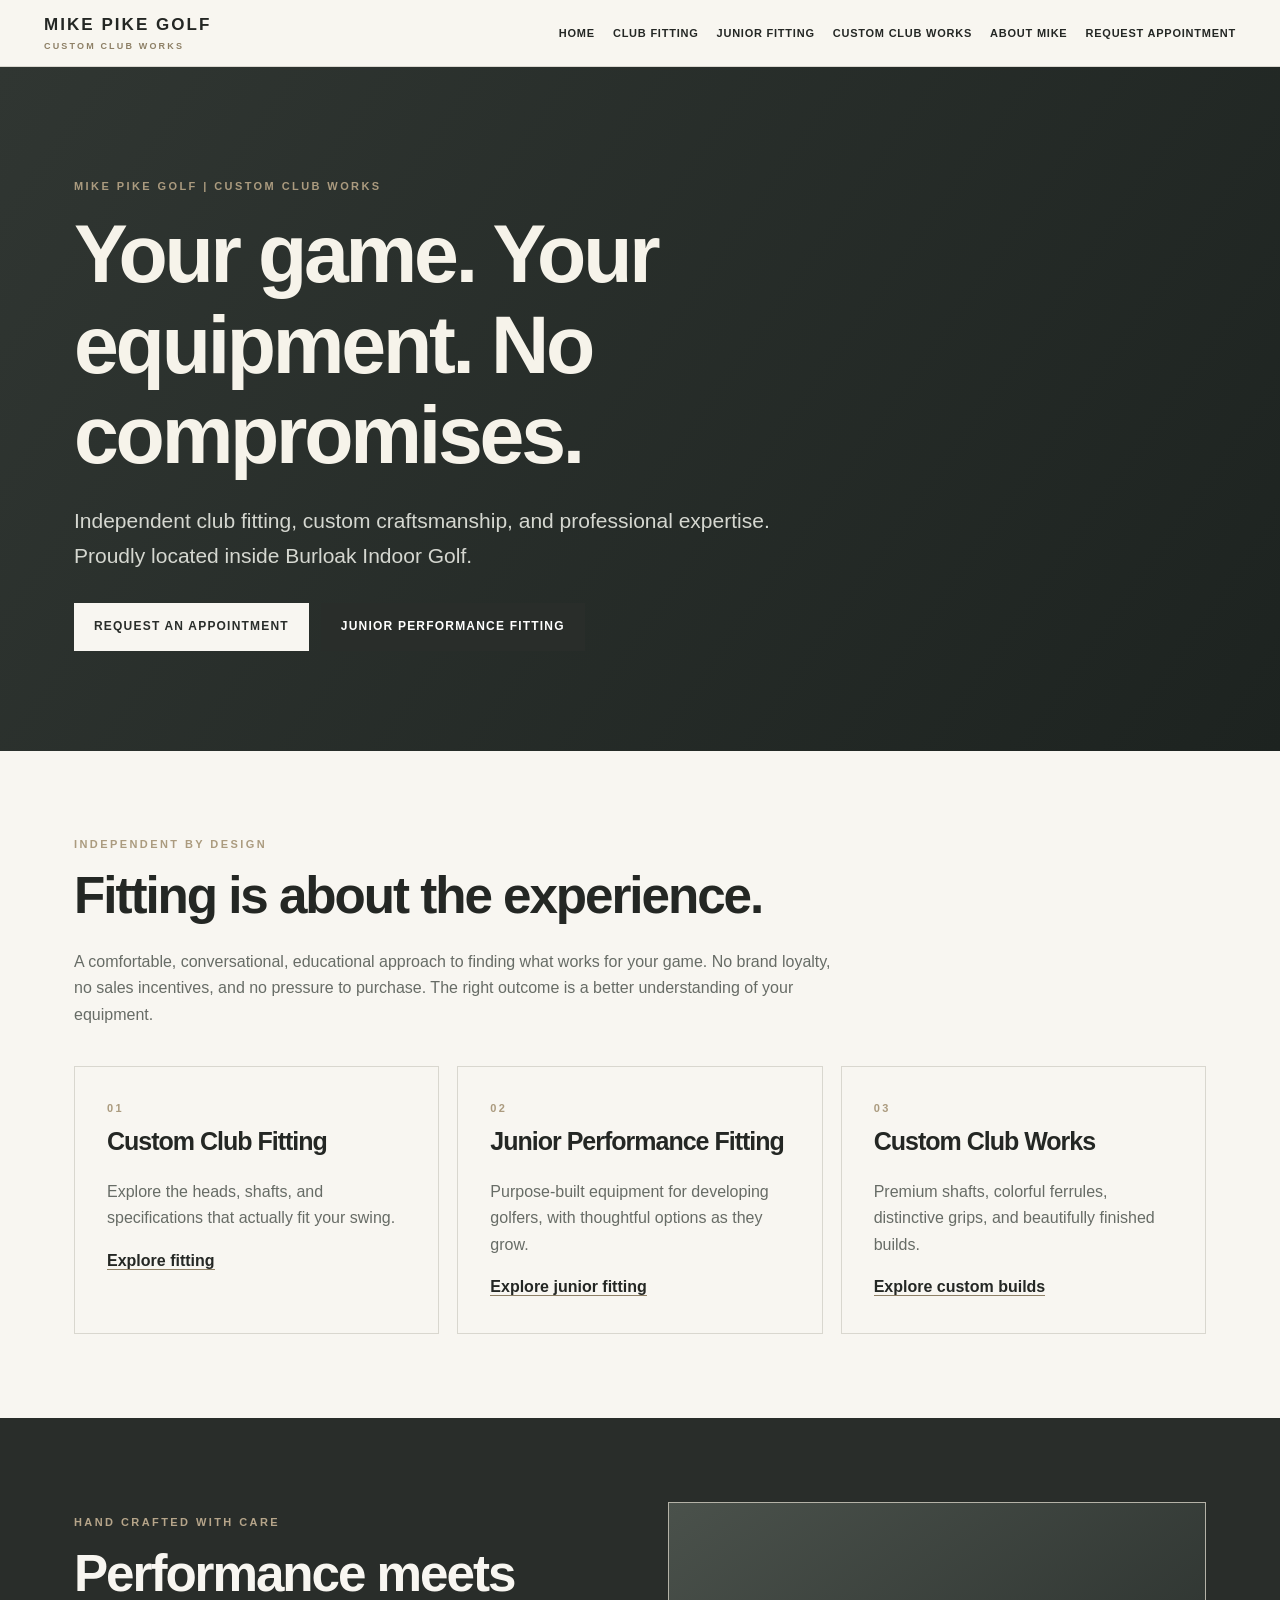
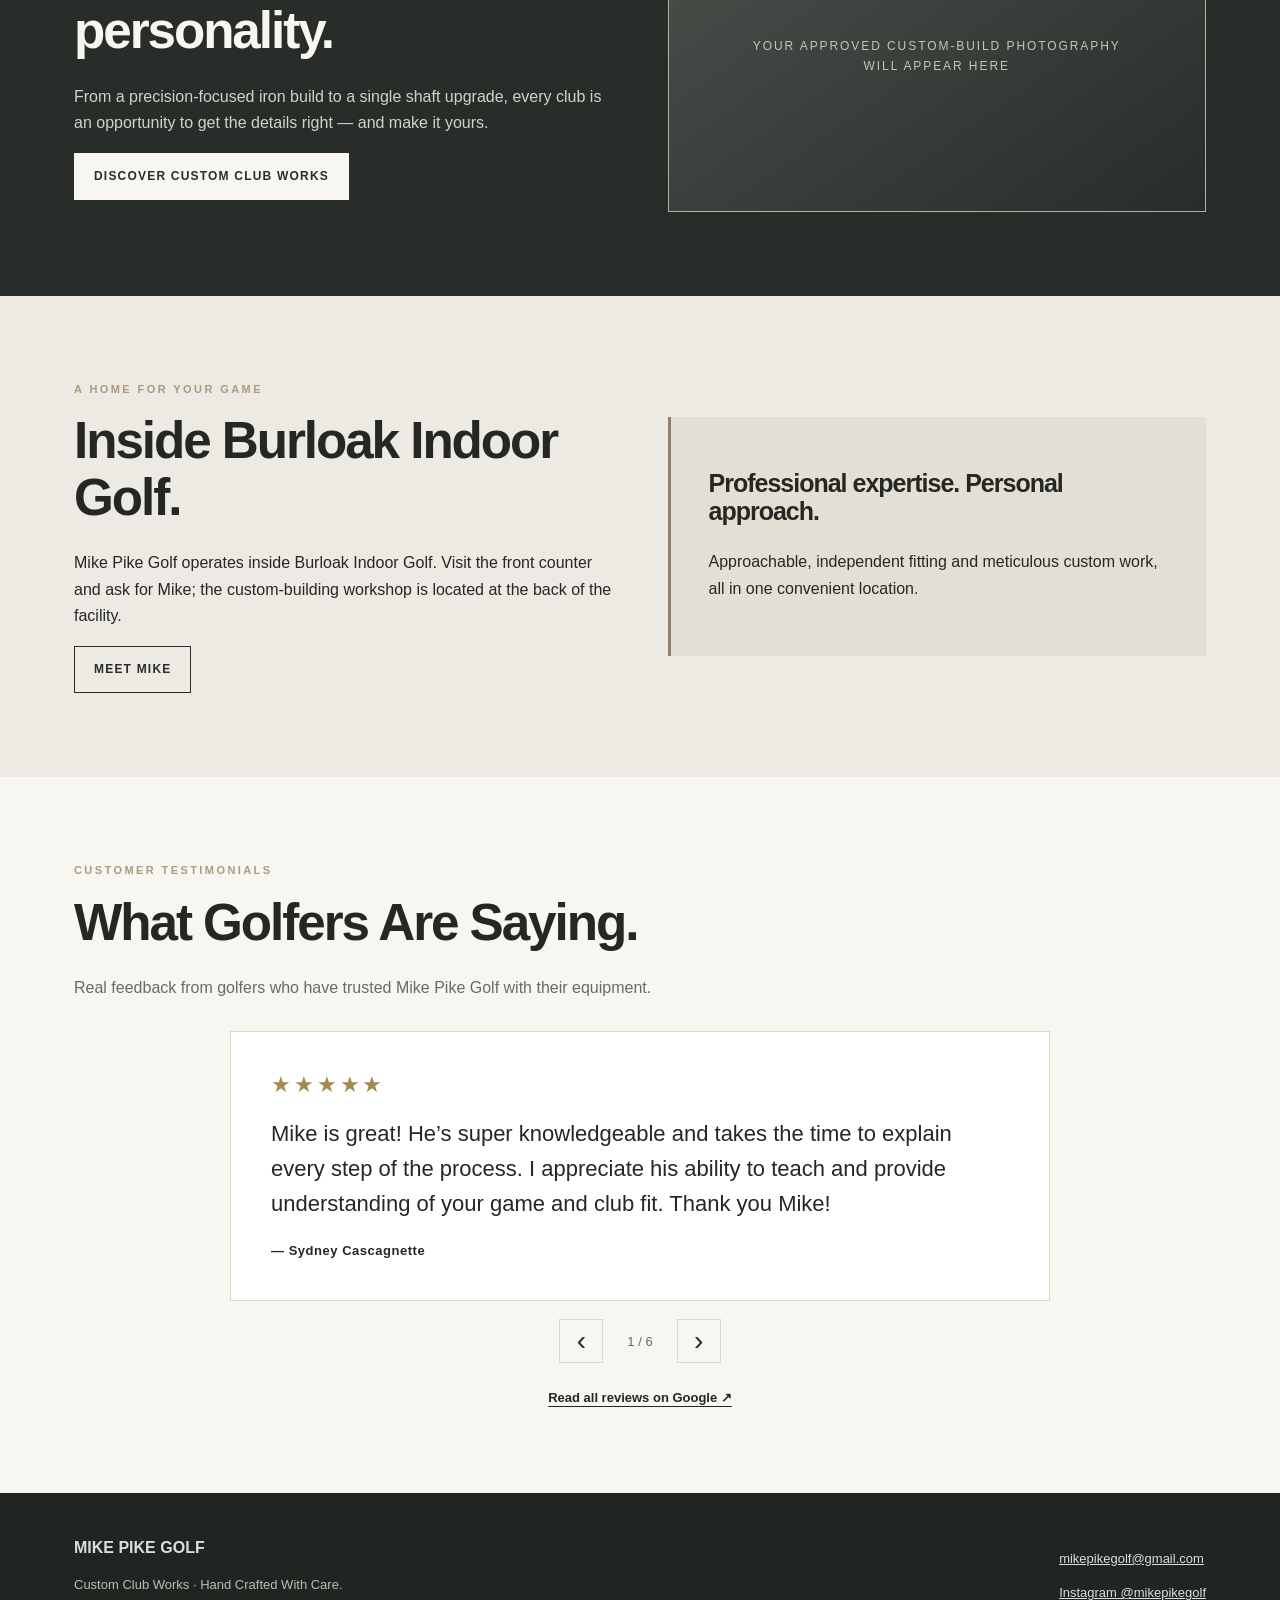
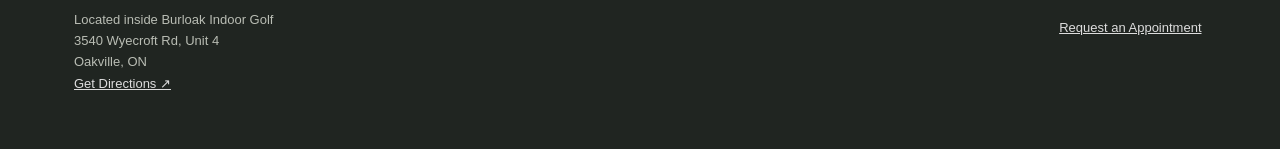
==== commit c1241eaa: "Add files via upload" ====
--- a/index.html
+++ b/index.html
@@ -2,4 +2,4 @@
 <html lang="en-CA"><head><meta charset="utf-8"/><meta content="width=device-width,initial-scale=1" name="viewport"/><meta content="Mike Pike Golf — independent custom club fitting, junior performance fitting, custom builds and PGA golf instruction at Burloak Indoor Golf, Burlington, Ontario." name="description"/><title>Home | Mike Pike Golf</title><link href="styles.css" rel="stylesheet"/></head><body><header><nav class="nav"><a class="brand" href="index.html">MIKE PIKE GOLF<small>CUSTOM CLUB WORKS</small></a><button aria-expanded="false" aria-label="Toggle navigation" class="menu">Menu</button><div class="links"><a href="index.html">Home</a><a href="fitting.html">Club Fitting</a><a href="junior.html">Junior Fitting</a><a href="custom.html">Custom Club Works</a><a href="about.html">About Mike</a><a href="booking.html">Request Appointment</a></div></nav></header><section class="hero"><div class="wrap"><div class="eyebrow">Mike Pike Golf | Custom Club Works</div><h1>Your game. Your equipment. No compromises.</h1><p class="lead">Independent club fitting, custom craftsmanship, and professional expertise. Proudly located inside Burloak Indoor Golf.</p><div class="actions"><a class="button light" href="booking.html">Request an Appointment</a><a class="button" href="junior.html">Junior Performance Fitting</a></div></div></section><section class="section paper"><div class="wrap"><div class="intro"><div class="eyebrow">Independent by design</div><h2>Fitting is about the experience.</h2><p>A comfortable, conversational, educational approach to finding what works for your game. No brand loyalty, no sales incentives, and no pressure to purchase. The right outcome is a better understanding of your equipment.</p></div><div class="grid"><article class="tile"><div class="eyebrow">01</div><h3>Custom Club Fitting</h3><p>Explore the heads, shafts, and specifications that actually fit your swing.</p><a href="fitting.html">Explore fitting</a></article><article class="tile"><div class="eyebrow">02</div><h3>Junior Performance Fitting</h3><p>Purpose-built equipment for developing golfers, with thoughtful options as they grow.</p><a href="junior.html">Explore junior fitting</a></article><article class="tile"><div class="eyebrow">03</div><h3>Custom Club Works</h3><p>Premium shafts, colorful ferrules, distinctive grips, and beautifully finished builds.</p><a href="custom.html">Explore custom builds</a></article></div></div></section><section class="section dark"><div class="wrap split"><div><div class="eyebrow">Hand Crafted With Care</div><h2>Performance meets personality.</h2><p>From a precision-focused iron build to a single shaft upgrade, every club is an opportunity to get the details right — and make it yours.</p><a class="button light" href="custom.html">Discover Custom Club Works</a></div><div class="placeholder">Your approved custom-build photography<br/>will appear here</div></div></section><section class="section"><div class="wrap split"><div><div class="eyebrow">A home for your game</div><h2>Inside Burloak Indoor Golf.</h2><p>Mike Pike Golf operates inside Burloak Indoor Golf. Visit the front counter and ask for Mike; the custom-building workshop is located at the back of the facility.</p><a class="button alt" href="about.html">Meet Mike</a></div><div class="callout"><h3>Professional expertise. Personal approach.</h3><p>Approachable, independent fitting and meticulous custom work, all in one convenient location.</p></div></div></section><section aria-labelledby="reviews-heading" class="section paper reviews-section"><div class="wrap"><div class="intro"><div class="eyebrow">Customer Testimonials</div><h2 id="reviews-heading">What Golfers Are Saying.</h2><p>Real feedback from golfers who have trusted Mike Pike Golf with their equipment.</p></div><div aria-label="Customer reviews from Google" aria-roledescription="carousel" class="review-carousel"><div aria-live="off" class="review-viewport"><article aria-hidden="false" aria-label="Review 1 of 6" class="review-card is-active" data-review-index="0"><div aria-label="5 out of 5 stars" class="review-stars">★★★★★</div><blockquote class="review-quote">Mike is great! He’s super knowledgeable and takes the time to explain every step of the process. I appreciate his ability to teach and provide understanding of your game and club fit. Thank you Mike!</blockquote><p class="review-author">— Sydney Cascagnette</p></article><article aria-hidden="true" aria-label="Review 2 of 6" class="review-card" data-review-index="1"><div aria-label="5 out of 5 stars" class="review-stars">★★★★★</div><blockquote class="review-quote">Had my full bag fitting with Mike a few days ago. Very knowledgeable and helpful and really helped me understand my swing mechanics and the fitting process. I would 100% recommend him to anyone who is looking to take that next step in club selection.</blockquote><p class="review-author">— Jacob Mady</p></article><article aria-hidden="true" aria-label="Review 3 of 6" class="review-card" data-review-index="2"><div aria-label="5 out of 5 stars" class="review-stars">★★★★★</div><blockquote class="review-quote">Mike was more than helpful with a rush order. Great for any club building needs. Will be using again in future.</blockquote><p class="review-author">— Trevor</p></article><article aria-hidden="true" aria-label="Review 4 of 6" class="review-card" data-review-index="3"><div aria-label="5 out of 5 stars" class="review-stars">★★★★★</div><blockquote class="review-quote">Mike was super friendly, helpful and knowledgeable. Highly recommend to anyone who needs any repairs, maintenance or adjustments to their golf equipment.</blockquote><p class="review-author">— Chris Jones</p></article><article aria-hidden="true" aria-label="Review 5 of 6" class="review-card" data-review-index="4"><div aria-label="5 out of 5 stars" class="review-stars">★★★★★</div><blockquote class="review-quote">Mike did an exceptional job on such a quick turnaround. Great customer service and walked me through what he fixed and why he fixed it on a broken driver. Couldn’t recommended him enough.</blockquote><p class="review-author">— Alex Zis</p></article><article aria-hidden="true" aria-label="Review 6 of 6" class="review-card" data-review-index="5"><div aria-label="5 out of 5 stars" class="review-stars">★★★★★</div><blockquote class="review-quote">I was extremely pleased with the iron fitting that Mike Pike provided
 A number of shafts and heads were tested until the right ones were agreed upon
 Even the right ball was selected
-Thanks Mike</blockquote><p class="review-author">— Brad Bissonnette</p></article></div><div class="review-controls"><button aria-label="Previous review" class="review-arrow review-prev" type="button">‹</button><span aria-live="polite" class="review-counter">1 / 6</span><button aria-label="Next review" class="review-arrow review-next" type="button">›</button></div></div><p class="review-more"><a href="https://share.google/kPqaMWuVIWeDkOHnx" rel="noopener noreferrer" target="_blank">Read all reviews on Google ↗</a></p></div></section><footer><div class="wrap foot"><div><strong>MIKE PIKE GOLF</strong><p>Custom Club Works · Hand Crafted With Care.</p><p>Located inside Burloak Indoor Golf<br/>Burlington, Ontario</p></div><div><p><a href="mailto:mikepikegolf@gmail.com">mikepikegolf@gmail.com</a></p><p><a href="https://www.instagram.com/mikepikegolf/">Instagram @mikepikegolf</a></p><p><a href="booking.html">Request an Appointment</a></p></div></div></footer><script defer="" src="script.js"></script></body></html>+Thanks Mike</blockquote><p class="review-author">— Brad Bissonnette</p></article></div><div class="review-controls"><button aria-label="Previous review" class="review-arrow review-prev" type="button">‹</button><span aria-live="polite" class="review-counter">1 / 6</span><button aria-label="Next review" class="review-arrow review-next" type="button">›</button></div></div><p class="review-more"><a href="https://share.google/kPqaMWuVIWeDkOHnx" rel="noopener noreferrer" target="_blank">Read all reviews on Google ↗</a></p></div></section><footer><div class="wrap foot"><div><strong>MIKE PIKE GOLF</strong><p>Custom Club Works · Hand Crafted With Care.</p><p>Located inside Burloak Indoor Golf<br/>3540 Wyecroft Rd, Unit 4<br/>Oakville, ON<br/><a href="https://www.google.com/maps/search/?api=1&amp;query=3540%20Wyecroft%20Rd%20Unit%204%20Oakville%20ON" target="_blank" rel="noopener noreferrer">Get Directions ↗</a></p></div><div><p><a href="mailto:mikepikegolf@gmail.com">mikepikegolf@gmail.com</a></p><p><a href="https://www.instagram.com/mikepikegolf/">Instagram @mikepikegolf</a></p><p><a href="booking.html">Request an Appointment</a></p></div></div></footer><script defer="" src="script.js"></script></body></html>
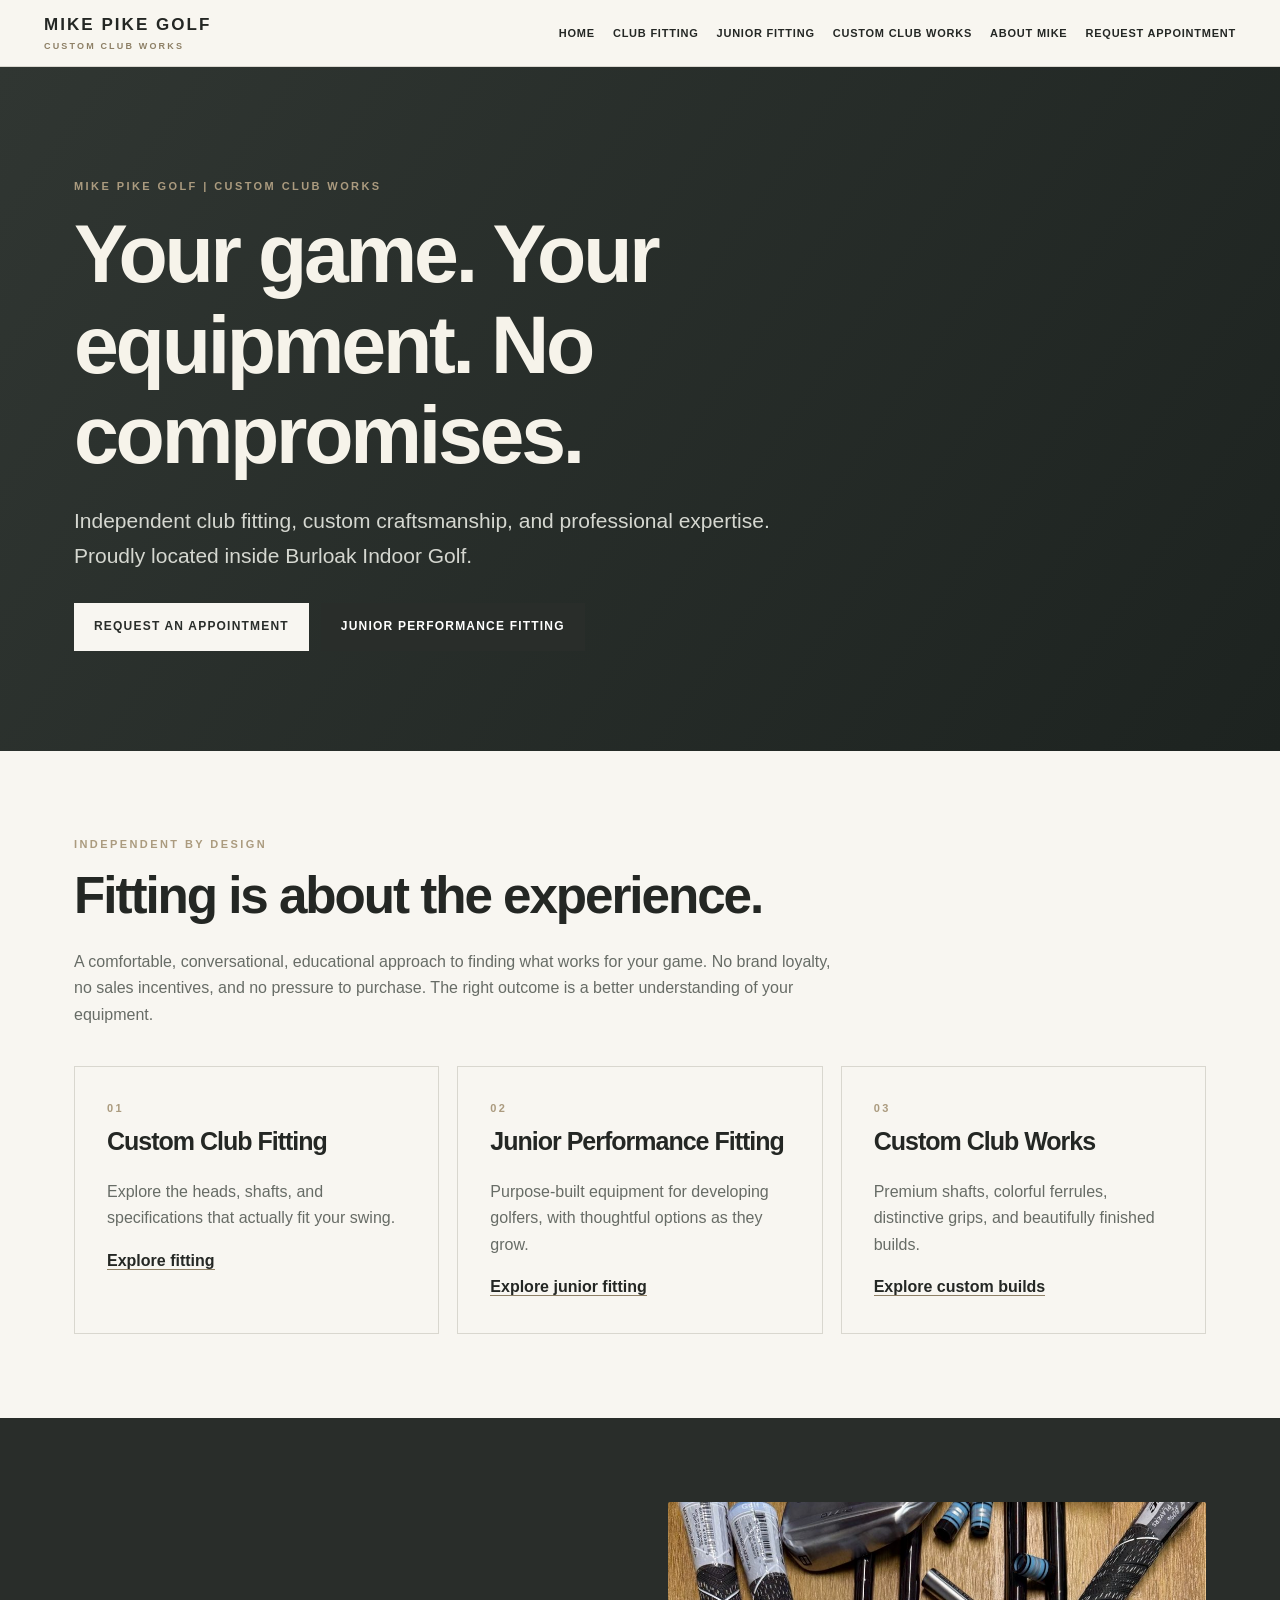
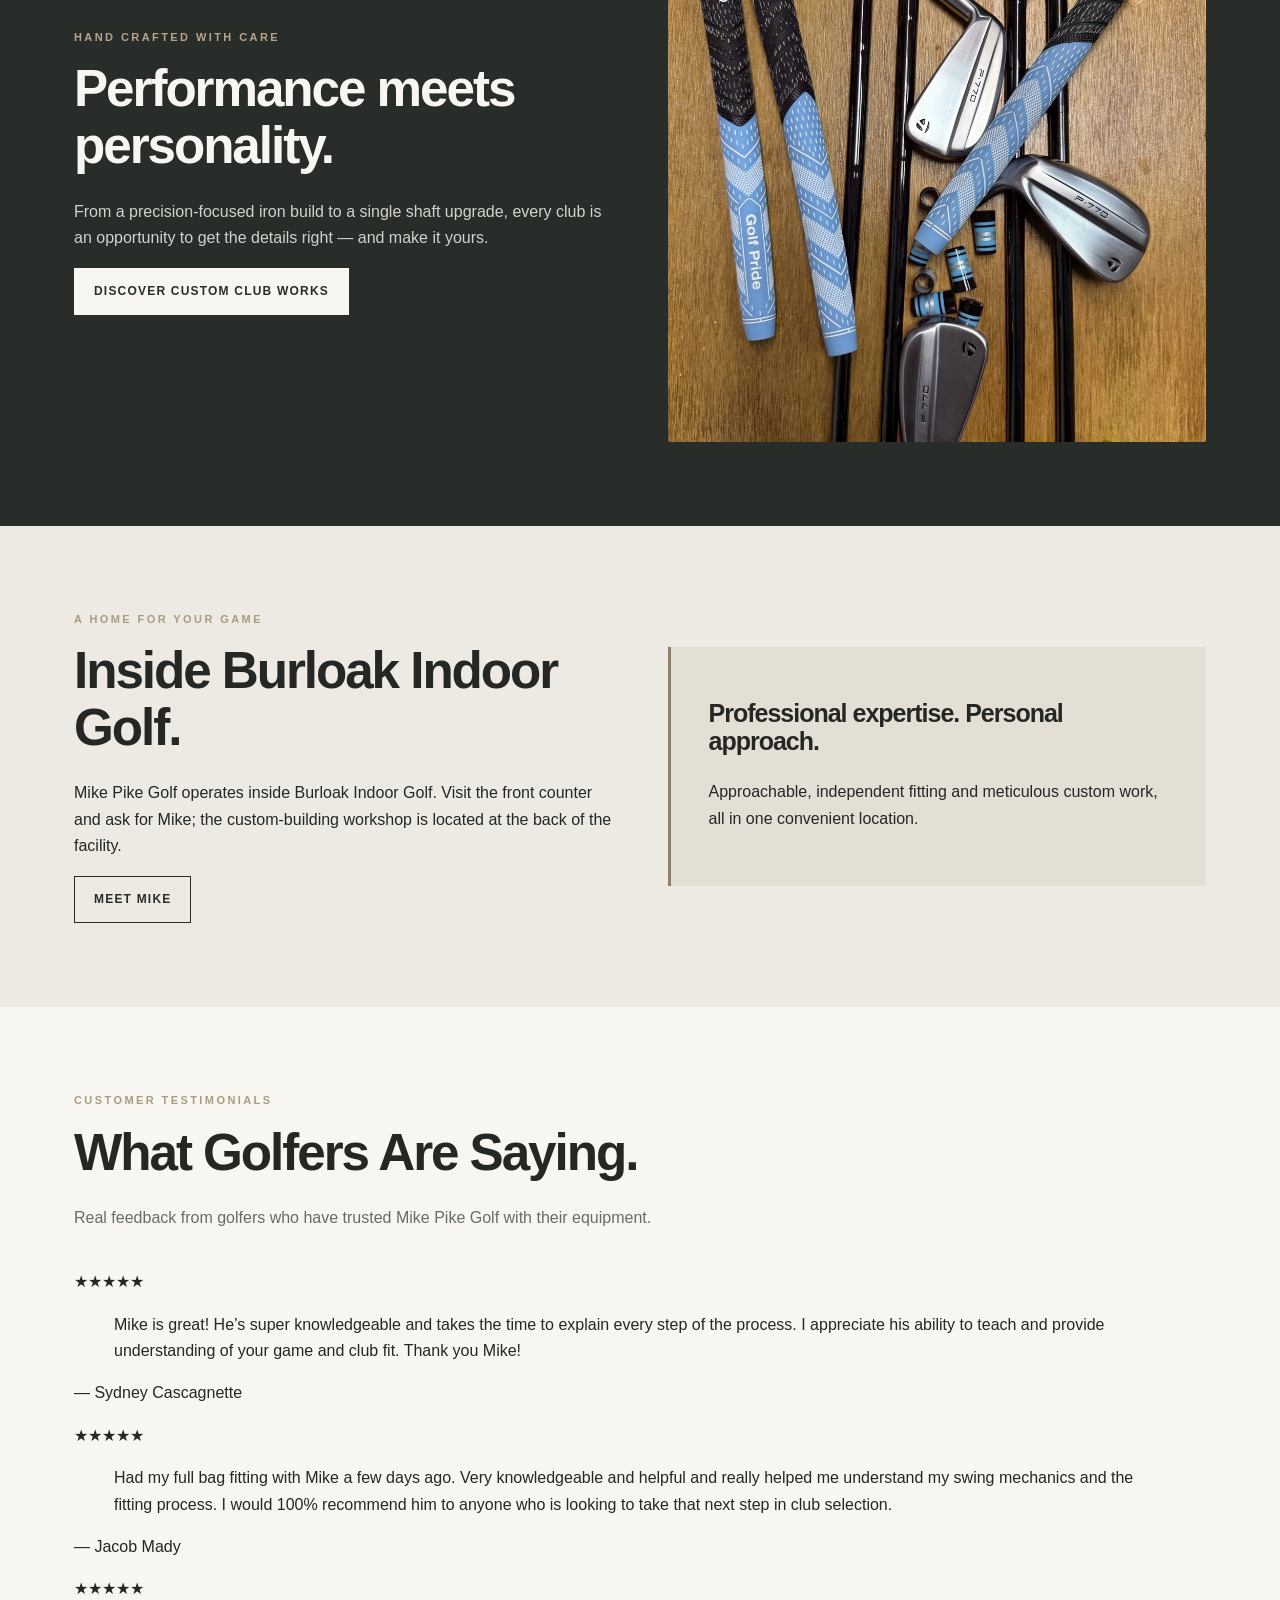
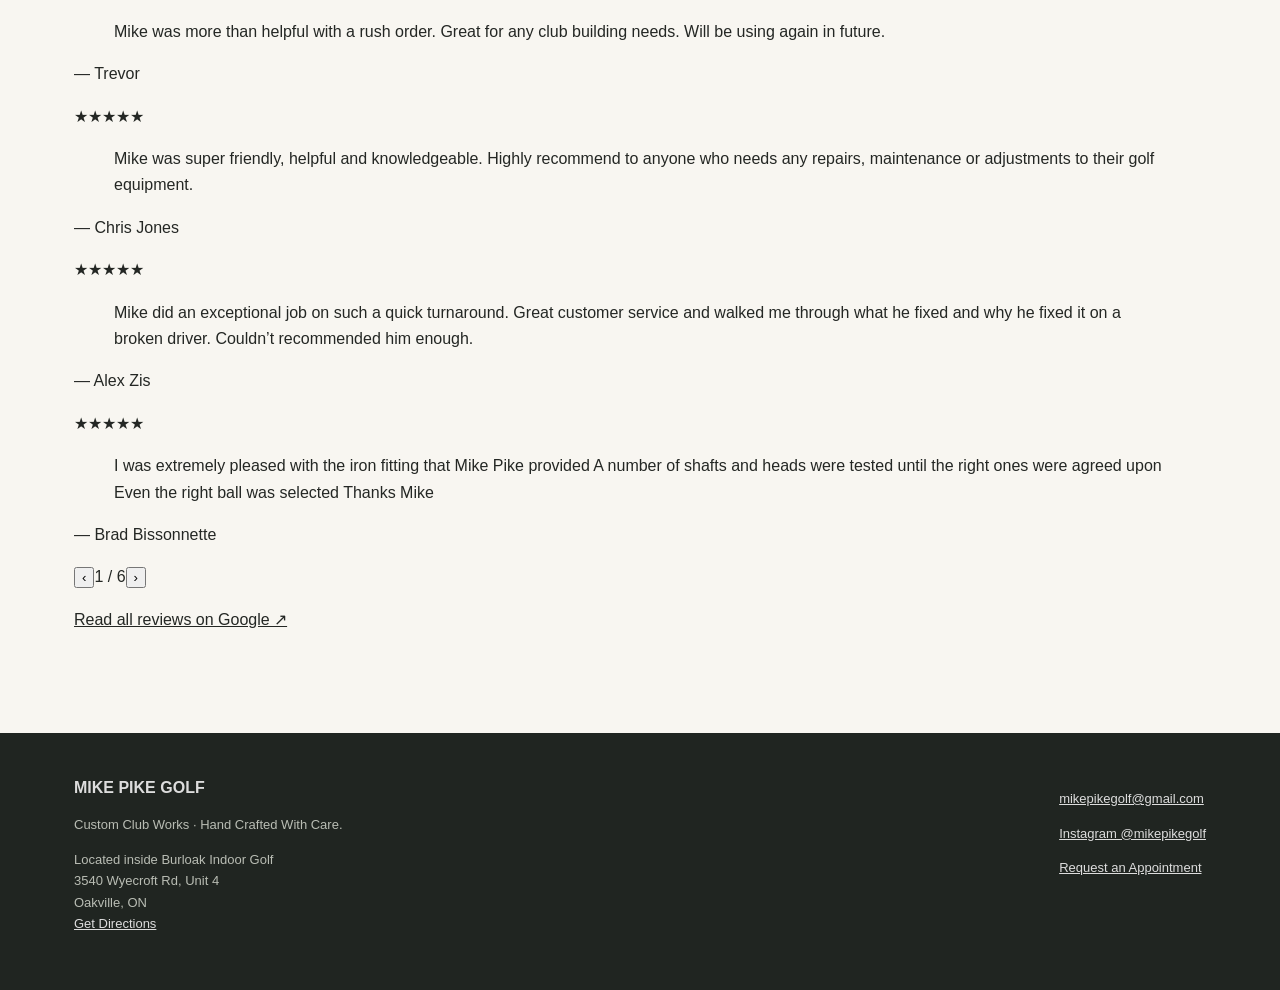
==== commit 08220c96: "Add files via upload" ====
--- a/index.html
+++ b/index.html
@@ -1,5 +1,5 @@
 <!doctype html>
-<html lang="en-CA"><head><meta charset="utf-8"/><meta content="width=device-width,initial-scale=1" name="viewport"/><meta content="Mike Pike Golf — independent custom club fitting, junior performance fitting, custom builds and PGA golf instruction at Burloak Indoor Golf, Burlington, Ontario." name="description"/><title>Home | Mike Pike Golf</title><link href="styles.css" rel="stylesheet"/></head><body><header><nav class="nav"><a class="brand" href="index.html">MIKE PIKE GOLF<small>CUSTOM CLUB WORKS</small></a><button aria-expanded="false" aria-label="Toggle navigation" class="menu">Menu</button><div class="links"><a href="index.html">Home</a><a href="fitting.html">Club Fitting</a><a href="junior.html">Junior Fitting</a><a href="custom.html">Custom Club Works</a><a href="about.html">About Mike</a><a href="booking.html">Request Appointment</a></div></nav></header><section class="hero"><div class="wrap"><div class="eyebrow">Mike Pike Golf | Custom Club Works</div><h1>Your game. Your equipment. No compromises.</h1><p class="lead">Independent club fitting, custom craftsmanship, and professional expertise. Proudly located inside Burloak Indoor Golf.</p><div class="actions"><a class="button light" href="booking.html">Request an Appointment</a><a class="button" href="junior.html">Junior Performance Fitting</a></div></div></section><section class="section paper"><div class="wrap"><div class="intro"><div class="eyebrow">Independent by design</div><h2>Fitting is about the experience.</h2><p>A comfortable, conversational, educational approach to finding what works for your game. No brand loyalty, no sales incentives, and no pressure to purchase. The right outcome is a better understanding of your equipment.</p></div><div class="grid"><article class="tile"><div class="eyebrow">01</div><h3>Custom Club Fitting</h3><p>Explore the heads, shafts, and specifications that actually fit your swing.</p><a href="fitting.html">Explore fitting</a></article><article class="tile"><div class="eyebrow">02</div><h3>Junior Performance Fitting</h3><p>Purpose-built equipment for developing golfers, with thoughtful options as they grow.</p><a href="junior.html">Explore junior fitting</a></article><article class="tile"><div class="eyebrow">03</div><h3>Custom Club Works</h3><p>Premium shafts, colorful ferrules, distinctive grips, and beautifully finished builds.</p><a href="custom.html">Explore custom builds</a></article></div></div></section><section class="section dark"><div class="wrap split"><div><div class="eyebrow">Hand Crafted With Care</div><h2>Performance meets personality.</h2><p>From a precision-focused iron build to a single shaft upgrade, every club is an opportunity to get the details right — and make it yours.</p><a class="button light" href="custom.html">Discover Custom Club Works</a></div><div class="placeholder">Your approved custom-build photography<br/>will appear here</div></div></section><section class="section"><div class="wrap split"><div><div class="eyebrow">A home for your game</div><h2>Inside Burloak Indoor Golf.</h2><p>Mike Pike Golf operates inside Burloak Indoor Golf. Visit the front counter and ask for Mike; the custom-building workshop is located at the back of the facility.</p><a class="button alt" href="about.html">Meet Mike</a></div><div class="callout"><h3>Professional expertise. Personal approach.</h3><p>Approachable, independent fitting and meticulous custom work, all in one convenient location.</p></div></div></section><section aria-labelledby="reviews-heading" class="section paper reviews-section"><div class="wrap"><div class="intro"><div class="eyebrow">Customer Testimonials</div><h2 id="reviews-heading">What Golfers Are Saying.</h2><p>Real feedback from golfers who have trusted Mike Pike Golf with their equipment.</p></div><div aria-label="Customer reviews from Google" aria-roledescription="carousel" class="review-carousel"><div aria-live="off" class="review-viewport"><article aria-hidden="false" aria-label="Review 1 of 6" class="review-card is-active" data-review-index="0"><div aria-label="5 out of 5 stars" class="review-stars">★★★★★</div><blockquote class="review-quote">Mike is great! He’s super knowledgeable and takes the time to explain every step of the process. I appreciate his ability to teach and provide understanding of your game and club fit. Thank you Mike!</blockquote><p class="review-author">— Sydney Cascagnette</p></article><article aria-hidden="true" aria-label="Review 2 of 6" class="review-card" data-review-index="1"><div aria-label="5 out of 5 stars" class="review-stars">★★★★★</div><blockquote class="review-quote">Had my full bag fitting with Mike a few days ago. Very knowledgeable and helpful and really helped me understand my swing mechanics and the fitting process. I would 100% recommend him to anyone who is looking to take that next step in club selection.</blockquote><p class="review-author">— Jacob Mady</p></article><article aria-hidden="true" aria-label="Review 3 of 6" class="review-card" data-review-index="2"><div aria-label="5 out of 5 stars" class="review-stars">★★★★★</div><blockquote class="review-quote">Mike was more than helpful with a rush order. Great for any club building needs. Will be using again in future.</blockquote><p class="review-author">— Trevor</p></article><article aria-hidden="true" aria-label="Review 4 of 6" class="review-card" data-review-index="3"><div aria-label="5 out of 5 stars" class="review-stars">★★★★★</div><blockquote class="review-quote">Mike was super friendly, helpful and knowledgeable. Highly recommend to anyone who needs any repairs, maintenance or adjustments to their golf equipment.</blockquote><p class="review-author">— Chris Jones</p></article><article aria-hidden="true" aria-label="Review 5 of 6" class="review-card" data-review-index="4"><div aria-label="5 out of 5 stars" class="review-stars">★★★★★</div><blockquote class="review-quote">Mike did an exceptional job on such a quick turnaround. Great customer service and walked me through what he fixed and why he fixed it on a broken driver. Couldn’t recommended him enough.</blockquote><p class="review-author">— Alex Zis</p></article><article aria-hidden="true" aria-label="Review 6 of 6" class="review-card" data-review-index="5"><div aria-label="5 out of 5 stars" class="review-stars">★★★★★</div><blockquote class="review-quote">I was extremely pleased with the iron fitting that Mike Pike provided
+<html lang="en-CA"><head><meta charset="utf-8"/><meta content="width=device-width,initial-scale=1" name="viewport"/><meta content="Mike Pike Golf — independent custom club fitting, junior performance fitting, custom builds and PGA golf instruction at Burloak Indoor Golf, Oakville, Ontario." name="description"/><title>Home | Mike Pike Golf</title><link href="styles.css" rel="stylesheet"/></head><body><header><nav class="nav"><a class="brand" href="index.html">MIKE PIKE GOLF<small>CUSTOM CLUB WORKS</small></a><button aria-expanded="false" aria-label="Toggle navigation" class="menu">Menu</button><div class="links"><a href="index.html">Home</a><a href="fitting.html">Club Fitting</a><a href="junior.html">Junior Fitting</a><a href="custom.html">Custom Club Works</a><a href="about.html">About Mike</a><a href="booking.html">Request Appointment</a></div></nav></header><section class="hero"><div class="wrap"><div class="eyebrow">Mike Pike Golf | Custom Club Works</div><h1>Your game. Your equipment. No compromises.</h1><p class="lead">Independent club fitting, custom craftsmanship, and professional expertise. Proudly located inside Burloak Indoor Golf.</p><div class="actions"><a class="button light" href="booking.html">Request an Appointment</a><a class="button" href="junior.html">Junior Performance Fitting</a></div></div></section><section class="section paper"><div class="wrap"><div class="intro"><div class="eyebrow">Independent by design</div><h2>Fitting is about the experience.</h2><p>A comfortable, conversational, educational approach to finding what works for your game. No brand loyalty, no sales incentives, and no pressure to purchase. The right outcome is a better understanding of your equipment.</p></div><div class="grid"><article class="tile"><div class="eyebrow">01</div><h3>Custom Club Fitting</h3><p>Explore the heads, shafts, and specifications that actually fit your swing.</p><a href="fitting.html">Explore fitting</a></article><article class="tile"><div class="eyebrow">02</div><h3>Junior Performance Fitting</h3><p>Purpose-built equipment for developing golfers, with thoughtful options as they grow.</p><a href="junior.html">Explore junior fitting</a></article><article class="tile"><div class="eyebrow">03</div><h3>Custom Club Works</h3><p>Premium shafts, colorful ferrules, distinctive grips, and beautifully finished builds.</p><a href="custom.html">Explore custom builds</a></article></div></div></section><section class="section dark"><div class="wrap split"><div><div class="eyebrow">Hand Crafted With Care</div><h2>Performance meets personality.</h2><p>From a precision-focused iron build to a single shaft upgrade, every club is an opportunity to get the details right — and make it yours.</p><a class="button light" href="custom.html">Discover Custom Club Works</a></div><img class="site-photo site-photo--portrait" src="custom-p770.jpg" alt="TaylorMade P770 irons with coordinated blue grips and ferrules, custom club build by Mike Pike Golf" loading="lazy" decoding="async"></div></section><section class="section"><div class="wrap split"><div><div class="eyebrow">A home for your game</div><h2>Inside Burloak Indoor Golf.</h2><p>Mike Pike Golf operates inside Burloak Indoor Golf. Visit the front counter and ask for Mike; the custom-building workshop is located at the back of the facility.</p><a class="button alt" href="about.html">Meet Mike</a></div><div class="callout"><h3>Professional expertise. Personal approach.</h3><p>Approachable, independent fitting and meticulous custom work, all in one convenient location.</p></div></div></section><section aria-labelledby="reviews-heading" class="section paper reviews-section"><div class="wrap"><div class="intro"><div class="eyebrow">Customer Testimonials</div><h2 id="reviews-heading">What Golfers Are Saying.</h2><p>Real feedback from golfers who have trusted Mike Pike Golf with their equipment.</p></div><div aria-label="Customer reviews from Google" aria-roledescription="carousel" class="review-carousel"><div aria-live="off" class="review-viewport"><article aria-hidden="false" aria-label="Review 1 of 6" class="review-card is-active" data-review-index="0"><div aria-label="5 out of 5 stars" class="review-stars">★★★★★</div><blockquote class="review-quote">Mike is great! He’s super knowledgeable and takes the time to explain every step of the process. I appreciate his ability to teach and provide understanding of your game and club fit. Thank you Mike!</blockquote><p class="review-author">— Sydney Cascagnette</p></article><article aria-hidden="true" aria-label="Review 2 of 6" class="review-card" data-review-index="1"><div aria-label="5 out of 5 stars" class="review-stars">★★★★★</div><blockquote class="review-quote">Had my full bag fitting with Mike a few days ago. Very knowledgeable and helpful and really helped me understand my swing mechanics and the fitting process. I would 100% recommend him to anyone who is looking to take that next step in club selection.</blockquote><p class="review-author">— Jacob Mady</p></article><article aria-hidden="true" aria-label="Review 3 of 6" class="review-card" data-review-index="2"><div aria-label="5 out of 5 stars" class="review-stars">★★★★★</div><blockquote class="review-quote">Mike was more than helpful with a rush order. Great for any club building needs. Will be using again in future.</blockquote><p class="review-author">— Trevor</p></article><article aria-hidden="true" aria-label="Review 4 of 6" class="review-card" data-review-index="3"><div aria-label="5 out of 5 stars" class="review-stars">★★★★★</div><blockquote class="review-quote">Mike was super friendly, helpful and knowledgeable. Highly recommend to anyone who needs any repairs, maintenance or adjustments to their golf equipment.</blockquote><p class="review-author">— Chris Jones</p></article><article aria-hidden="true" aria-label="Review 5 of 6" class="review-card" data-review-index="4"><div aria-label="5 out of 5 stars" class="review-stars">★★★★★</div><blockquote class="review-quote">Mike did an exceptional job on such a quick turnaround. Great customer service and walked me through what he fixed and why he fixed it on a broken driver. Couldn’t recommended him enough.</blockquote><p class="review-author">— Alex Zis</p></article><article aria-hidden="true" aria-label="Review 6 of 6" class="review-card" data-review-index="5"><div aria-label="5 out of 5 stars" class="review-stars">★★★★★</div><blockquote class="review-quote">I was extremely pleased with the iron fitting that Mike Pike provided
 A number of shafts and heads were tested until the right ones were agreed upon
 Even the right ball was selected
-Thanks Mike</blockquote><p class="review-author">— Brad Bissonnette</p></article></div><div class="review-controls"><button aria-label="Previous review" class="review-arrow review-prev" type="button">‹</button><span aria-live="polite" class="review-counter">1 / 6</span><button aria-label="Next review" class="review-arrow review-next" type="button">›</button></div></div><p class="review-more"><a href="https://share.google/kPqaMWuVIWeDkOHnx" rel="noopener noreferrer" target="_blank">Read all reviews on Google ↗</a></p></div></section><footer><div class="wrap foot"><div><strong>MIKE PIKE GOLF</strong><p>Custom Club Works · Hand Crafted With Care.</p><p>Located inside Burloak Indoor Golf<br/>3540 Wyecroft Rd, Unit 4<br/>Oakville, ON<br/><a href="https://www.google.com/maps/search/?api=1&amp;query=3540%20Wyecroft%20Rd%20Unit%204%20Oakville%20ON" target="_blank" rel="noopener noreferrer">Get Directions ↗</a></p></div><div><p><a href="mailto:mikepikegolf@gmail.com">mikepikegolf@gmail.com</a></p><p><a href="https://www.instagram.com/mikepikegolf/">Instagram @mikepikegolf</a></p><p><a href="booking.html">Request an Appointment</a></p></div></div></footer><script defer="" src="script.js"></script></body></html>+Thanks Mike</blockquote><p class="review-author">— Brad Bissonnette</p></article></div><div class="review-controls"><button aria-label="Previous review" class="review-arrow review-prev" type="button">‹</button><span aria-live="polite" class="review-counter">1 / 6</span><button aria-label="Next review" class="review-arrow review-next" type="button">›</button></div></div><p class="review-more"><a href="https://share.google/kPqaMWuVIWeDkOHnx" rel="noopener noreferrer" target="_blank">Read all reviews on Google ↗</a></p></div></section><footer><div class="wrap foot"><div><strong>MIKE PIKE GOLF</strong><p>Custom Club Works · Hand Crafted With Care.</p><p>Located inside Burloak Indoor Golf<br/>3540 Wyecroft Rd, Unit 4<br/>Oakville, ON<br/><a href="https://www.google.com/maps/search/?api=1&amp;query=3540%20Wyecroft%20Rd%20Unit%204%20Oakville%20ON" target="_blank" rel="noopener noreferrer">Get Directions</a></p></div><div><p><a href="mailto:mikepikegolf@gmail.com">mikepikegolf@gmail.com</a></p><p><a href="https://www.instagram.com/mikepikegolf/">Instagram @mikepikegolf</a></p><p><a href="booking.html">Request an Appointment</a></p></div></div></footer><script defer="" src="script.js"></script></body></html>
--- a/styles.css
+++ b/styles.css
@@ -1,5 +1,21 @@
 
 :root{--bg:#edeae4;--paper:#f8f6f1;--ink:#242724;--muted:#676c66;--accent:#8e8066;--dark:#292d2a;--line:#d9d7cf}*{box-sizing:border-box}html{scroll-behavior:smooth}body{margin:0;font-family:Arial,Helvetica,sans-serif;color:var(--ink);background:var(--bg);line-height:1.65}a{color:inherit}header{position:sticky;top:0;z-index:30;background:#f8f6f1f5;border-bottom:1px solid var(--line)}.nav{max-width:1240px;margin:auto;display:flex;align-items:center;justify-content:space-between;gap:18px;padding:15px 24px}.brand{text-decoration:none;font-weight:800;letter-spacing:.12em;font-size:17px;line-height:1.12}.brand small{display:block;font-size:9px;letter-spacing:.24em;color:var(--accent);margin-top:7px}.links{display:flex;align-items:center;gap:18px}.links a{text-decoration:none;font-size:11px;font-weight:700;letter-spacing:.07em;text-transform:uppercase}.links a:hover{color:var(--accent)}.button{display:inline-block;padding:13px 19px;background:var(--dark);color:#fff;text-decoration:none;font-size:12px;letter-spacing:.1em;text-transform:uppercase;font-weight:700;border:1px solid var(--dark);cursor:pointer}.button.alt{background:transparent;color:var(--dark)}.button.light{background:var(--paper);color:var(--dark);border-color:var(--paper)}.wrap{max-width:1180px;margin:auto;padding:0 24px}.hero{padding:110px 0 100px;background:linear-gradient(125deg,#303632,#1d2320);color:#f6f3ea}.eyebrow{font-size:11px;letter-spacing:.22em;text-transform:uppercase;font-weight:800;color:#ab9b7f}h1,h2,h3{line-height:1.12;letter-spacing:-.04em;margin:14px 0 24px}h1{font-size:clamp(42px,6.3vw,82px);max-width:920px}h2{font-size:clamp(30px,4vw,53px)}h3{font-size:25px}p{max-width:760px}.lead{font-size:clamp(17px,2vw,21px);max-width:750px;color:#d5d7d0}.hero .actions,.actions{display:flex;gap:12px;flex-wrap:wrap;margin-top:30px}.section{padding:84px 0}.section.paper{background:var(--paper)}.section.dark{background:var(--dark);color:var(--paper)}.section.dark p{color:#d1d3ca}.section.dark .eyebrow{color:#b6a58a}.grid{display:grid;grid-template-columns:repeat(3,1fr);gap:18px}.grid.two{grid-template-columns:repeat(2,1fr)}.tile{padding:32px;background:var(--paper);border:1px solid var(--line);min-height:240px}.tile p{color:var(--muted)}.tile a{font-weight:700;text-decoration:none;border-bottom:1px solid var(--accent)}.tile h3{margin-top:10px}.intro{max-width:770px;margin-bottom:38px}.intro p{color:var(--muted)}.photo{width:100%;height:460px;object-fit:cover;object-position:center 48%;display:block}.split{display:grid;grid-template-columns:1fr 1fr;gap:55px;align-items:center}.placeholder{min-height:310px;border:1px solid #b4b2a7;background:linear-gradient(145deg,#4a514b,#272d2a);display:flex;align-items:center;justify-content:center;color:#c8c4b8;text-align:center;padding:32px;font-size:12px;letter-spacing:.16em;text-transform:uppercase}.list{padding-left:20px}.list li{margin:8px 0}.fine{font-size:13px;color:var(--muted)}.callout{padding:38px;background:#e4dfd5;border-left:3px solid var(--accent)}footer{background:#202521;color:#ddd;padding:42px 0}footer a{color:#ddd}footer .foot{display:flex;justify-content:space-between;gap:30px;flex-wrap:wrap}footer p{font-size:13px;color:#b9bdb4}form{max-width:760px;background:var(--paper);border:1px solid var(--line);padding:30px}label{display:block;font-size:12px;font-weight:700;margin:18px 0 6px}input,select,textarea{font:inherit;border:1px solid #c9c7be;background:#fff;width:100%;padding:12px;border-radius:0;color:var(--ink)}textarea{min-height:110px}fieldset{border:0;padding:0;margin:0}.formgrid{display:grid;grid-template-columns:1fr 1fr;gap:0 16px}.notice{font-size:13px;color:#555;line-height:1.55}.error{color:#a12c2c;font-size:13px}.menu{display:none}.compact{padding:60px 0}.compact h1{font-size:clamp(40px,5vw,66px)}@media(max-width:950px){.menu{display:block;background:none;border:1px solid var(--line);padding:8px 12px}.links{display:none;position:absolute;top:100%;left:0;right:0;background:var(--paper);padding:22px;flex-direction:column;align-items:flex-start;border-bottom:1px solid var(--line)}.links.open{display:flex}.grid{grid-template-columns:1fr 1fr}.split{grid-template-columns:1fr}.hero{padding:85px 0}.photo{max-height:550px}}@media(max-width:620px){.grid,.grid.two,.formgrid{grid-template-columns:1fr}.section{padding:58px 0}.tile{min-height:0}.hero{padding:70px 0}.nav{padding:14px 18px}.wrap{padding:0 18px}form{padding:20px}.photo{height:420px}}
 
-/* Homepage customer reviews */
-.reviews-section .intro{margin-bottom:30px}.review-carousel{max-width:820px;margin:0 auto}.review-viewport{position:relative;min-height:270px}.review-card{display:none;background:#fff;border:1px solid var(--line);padding:36px 40px;min-height:270px}.review-card.is-active{display:flex;flex-direction:column;justify-content:center}.review-stars{color:#a48a50;letter-spacing:.13em;font-size:22px;line-height:1.2}.review-quote{font-size:clamp(17px,2.3vw,22px);line-height:1.6;margin:18px 0;white-space:pre-line}.review-author{margin:0;font-size:13px;font-weight:700;letter-spacing:.04em}.review-controls{display:flex;justify-content:center;align-items:center;gap:24px;margin-top:18px}.review-arrow{background:transparent;border:1px solid var(--line);color:var(--ink);width:44px;height:44px;font-size:28px;line-height:1;cursor:pointer}.review-arrow:hover,.review-arrow:focus-visible{background:var(--dark);color:#fff}.review-counter{font-size:13px;color:var(--muted);font-variant-numeric:tabular-nums}.review-more{text-align:center;margin:24px auto 0;font-size:13px;font-weight:700}.review-more a{text-underline-offset:4px}@media(max-width:620px){.review-card{padding:26px 22px;min-height:340px}.review-viewport{min-height:340px}}
+/* Appointment request confirmation */
+.form-status:empty{display:none}
+.form-status{margin:22px 0 16px;font-size:15px;line-height:1.55}
+.form-status--success{padding:30px 24px;text-align:center;border:1px solid #a9c6ad;background:#f0f7f0;color:#243d2a;border-radius:12px;box-shadow:0 10px 26px rgba(30,54,34,.07)}
+.form-status--success .form-status__icon{display:flex;align-items:center;justify-content:center;margin:0 auto 14px;width:60px;height:60px;border-radius:50%;background:#2c7044;color:white;font-size:38px;font-weight:700;line-height:1}
+.form-status--success h3{font-size:clamp(23px,4vw,30px);letter-spacing:-.025em;margin:0 0 16px}
+.form-status--success p{margin:10px auto;max-width:480px}
+.form-status--error{padding:15px;border:1px solid #cf9b9b;background:#fff1f1;color:#8e2020}
+@media(max-width:620px){.form-status--success{padding:26px 16px}}
+
+/* Real Mike Pike Golf workshop and professional photography */
+.site-photo{display:block;width:100%;height:100%;min-height:310px;max-height:540px;object-fit:cover;object-position:center;border-radius:2px}
+.site-photo--portrait{object-position:center 52%}
+.photo-gallery{display:grid;grid-template-columns:repeat(3,minmax(0,1fr));gap:18px;margin-top:24px}
+.photo-gallery .site-photo{height:360px;min-height:0;max-height:none}
+.about-photo-block{display:grid;gap:16px}
+.about-photo-block .site-photo{height:360px;min-height:0;object-position:center 38%}
+@media(max-width:760px){.photo-gallery{grid-template-columns:1fr}.photo-gallery .site-photo{height:auto;max-height:520px}.site-photo{min-height:240px}.about-photo-block .site-photo{height:320px}}
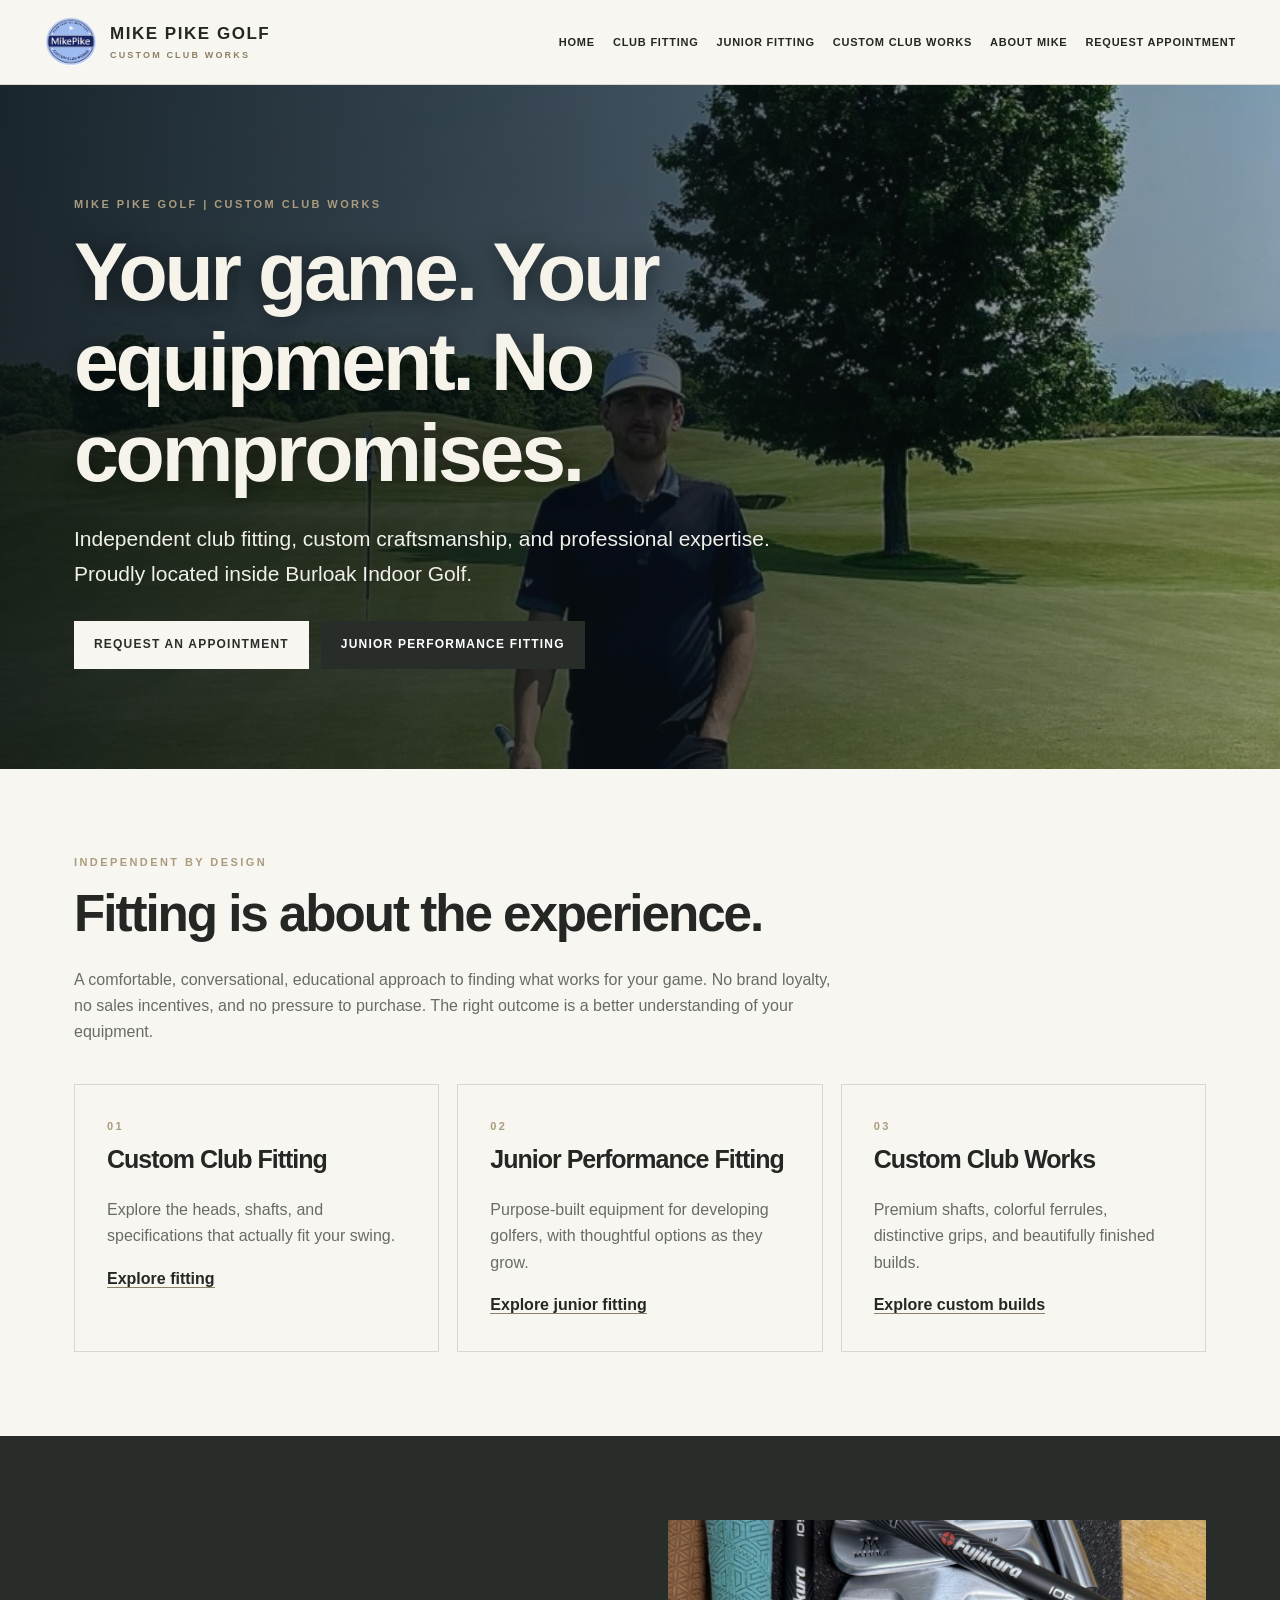
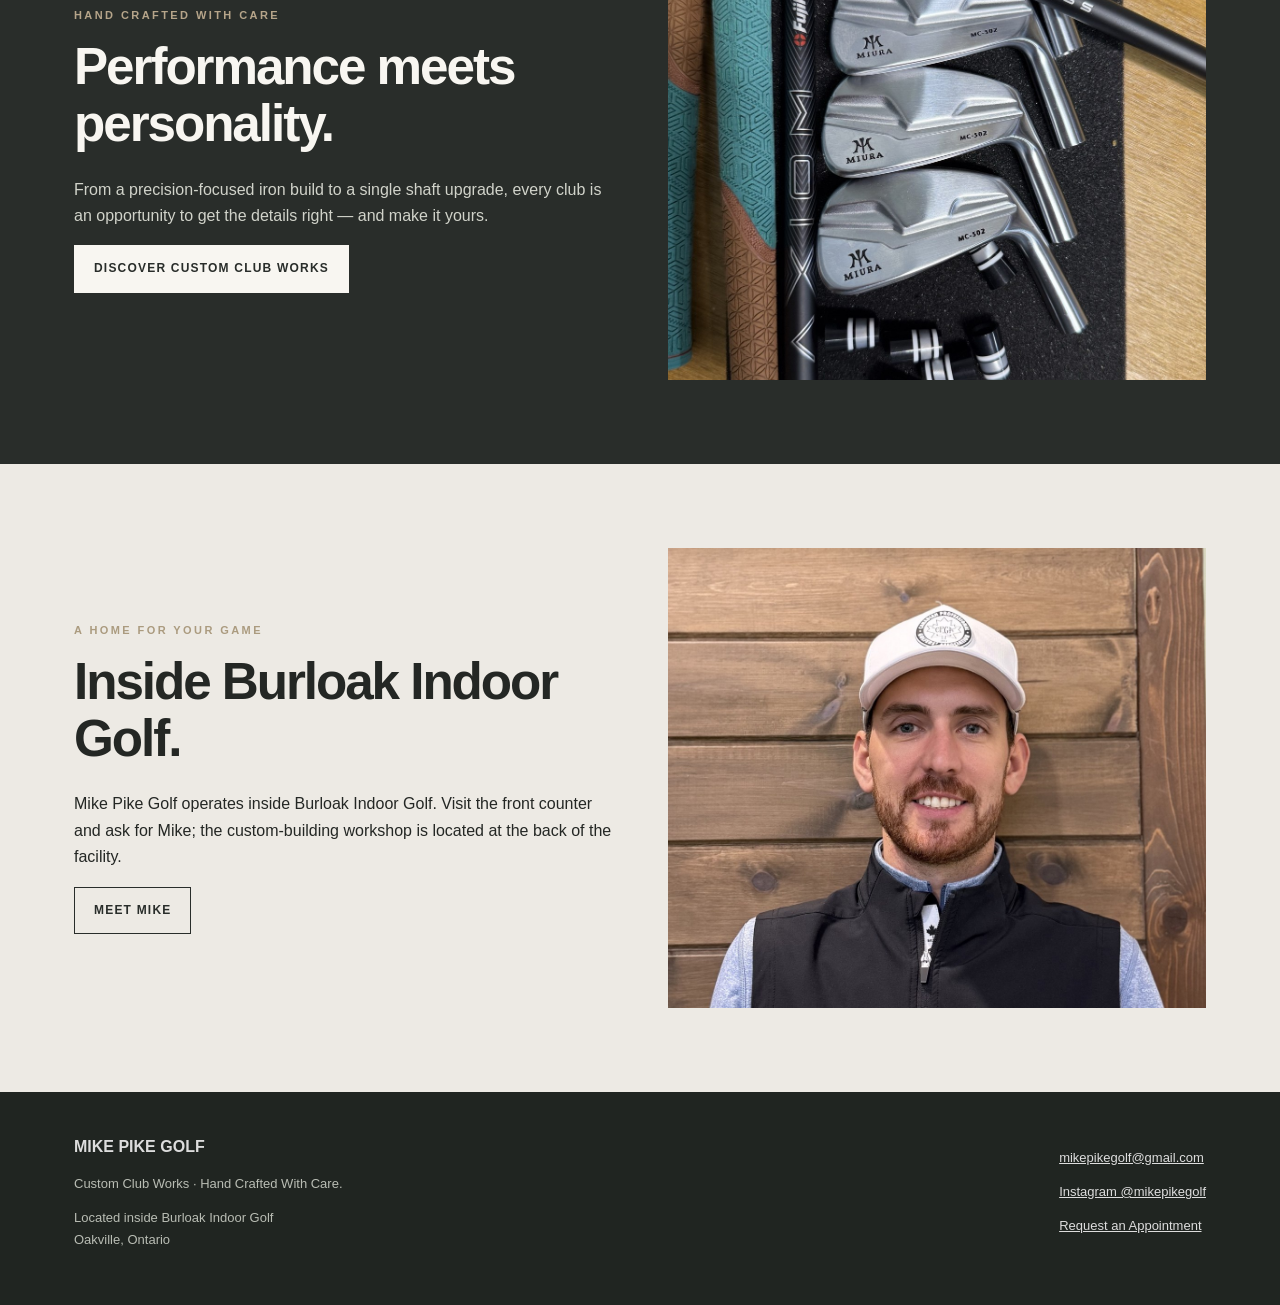
==== commit 7841d301: "Add files via upload" ====
--- a/index.html
+++ b/index.html
@@ -1,5 +1 @@
-<!doctype html>
-<html lang="en-CA"><head><meta charset="utf-8"/><meta content="width=device-width,initial-scale=1" name="viewport"/><meta content="Mike Pike Golf — independent custom club fitting, junior performance fitting, custom builds and PGA golf instruction at Burloak Indoor Golf, Oakville, Ontario." name="description"/><title>Home | Mike Pike Golf</title><link href="styles.css" rel="stylesheet"/></head><body><header><nav class="nav"><a class="brand" href="index.html">MIKE PIKE GOLF<small>CUSTOM CLUB WORKS</small></a><button aria-expanded="false" aria-label="Toggle navigation" class="menu">Menu</button><div class="links"><a href="index.html">Home</a><a href="fitting.html">Club Fitting</a><a href="junior.html">Junior Fitting</a><a href="custom.html">Custom Club Works</a><a href="about.html">About Mike</a><a href="booking.html">Request Appointment</a></div></nav></header><section class="hero"><div class="wrap"><div class="eyebrow">Mike Pike Golf | Custom Club Works</div><h1>Your game. Your equipment. No compromises.</h1><p class="lead">Independent club fitting, custom craftsmanship, and professional expertise. Proudly located inside Burloak Indoor Golf.</p><div class="actions"><a class="button light" href="booking.html">Request an Appointment</a><a class="button" href="junior.html">Junior Performance Fitting</a></div></div></section><section class="section paper"><div class="wrap"><div class="intro"><div class="eyebrow">Independent by design</div><h2>Fitting is about the experience.</h2><p>A comfortable, conversational, educational approach to finding what works for your game. No brand loyalty, no sales incentives, and no pressure to purchase. The right outcome is a better understanding of your equipment.</p></div><div class="grid"><article class="tile"><div class="eyebrow">01</div><h3>Custom Club Fitting</h3><p>Explore the heads, shafts, and specifications that actually fit your swing.</p><a href="fitting.html">Explore fitting</a></article><article class="tile"><div class="eyebrow">02</div><h3>Junior Performance Fitting</h3><p>Purpose-built equipment for developing golfers, with thoughtful options as they grow.</p><a href="junior.html">Explore junior fitting</a></article><article class="tile"><div class="eyebrow">03</div><h3>Custom Club Works</h3><p>Premium shafts, colorful ferrules, distinctive grips, and beautifully finished builds.</p><a href="custom.html">Explore custom builds</a></article></div></div></section><section class="section dark"><div class="wrap split"><div><div class="eyebrow">Hand Crafted With Care</div><h2>Performance meets personality.</h2><p>From a precision-focused iron build to a single shaft upgrade, every club is an opportunity to get the details right — and make it yours.</p><a class="button light" href="custom.html">Discover Custom Club Works</a></div><img class="site-photo site-photo--portrait" src="custom-p770.jpg" alt="TaylorMade P770 irons with coordinated blue grips and ferrules, custom club build by Mike Pike Golf" loading="lazy" decoding="async"></div></section><section class="section"><div class="wrap split"><div><div class="eyebrow">A home for your game</div><h2>Inside Burloak Indoor Golf.</h2><p>Mike Pike Golf operates inside Burloak Indoor Golf. Visit the front counter and ask for Mike; the custom-building workshop is located at the back of the facility.</p><a class="button alt" href="about.html">Meet Mike</a></div><div class="callout"><h3>Professional expertise. Personal approach.</h3><p>Approachable, independent fitting and meticulous custom work, all in one convenient location.</p></div></div></section><section aria-labelledby="reviews-heading" class="section paper reviews-section"><div class="wrap"><div class="intro"><div class="eyebrow">Customer Testimonials</div><h2 id="reviews-heading">What Golfers Are Saying.</h2><p>Real feedback from golfers who have trusted Mike Pike Golf with their equipment.</p></div><div aria-label="Customer reviews from Google" aria-roledescription="carousel" class="review-carousel"><div aria-live="off" class="review-viewport"><article aria-hidden="false" aria-label="Review 1 of 6" class="review-card is-active" data-review-index="0"><div aria-label="5 out of 5 stars" class="review-stars">★★★★★</div><blockquote class="review-quote">Mike is great! He’s super knowledgeable and takes the time to explain every step of the process. I appreciate his ability to teach and provide understanding of your game and club fit. Thank you Mike!</blockquote><p class="review-author">— Sydney Cascagnette</p></article><article aria-hidden="true" aria-label="Review 2 of 6" class="review-card" data-review-index="1"><div aria-label="5 out of 5 stars" class="review-stars">★★★★★</div><blockquote class="review-quote">Had my full bag fitting with Mike a few days ago. Very knowledgeable and helpful and really helped me understand my swing mechanics and the fitting process. I would 100% recommend him to anyone who is looking to take that next step in club selection.</blockquote><p class="review-author">— Jacob Mady</p></article><article aria-hidden="true" aria-label="Review 3 of 6" class="review-card" data-review-index="2"><div aria-label="5 out of 5 stars" class="review-stars">★★★★★</div><blockquote class="review-quote">Mike was more than helpful with a rush order. Great for any club building needs. Will be using again in future.</blockquote><p class="review-author">— Trevor</p></article><article aria-hidden="true" aria-label="Review 4 of 6" class="review-card" data-review-index="3"><div aria-label="5 out of 5 stars" class="review-stars">★★★★★</div><blockquote class="review-quote">Mike was super friendly, helpful and knowledgeable. Highly recommend to anyone who needs any repairs, maintenance or adjustments to their golf equipment.</blockquote><p class="review-author">— Chris Jones</p></article><article aria-hidden="true" aria-label="Review 5 of 6" class="review-card" data-review-index="4"><div aria-label="5 out of 5 stars" class="review-stars">★★★★★</div><blockquote class="review-quote">Mike did an exceptional job on such a quick turnaround. Great customer service and walked me through what he fixed and why he fixed it on a broken driver. Couldn’t recommended him enough.</blockquote><p class="review-author">— Alex Zis</p></article><article aria-hidden="true" aria-label="Review 6 of 6" class="review-card" data-review-index="5"><div aria-label="5 out of 5 stars" class="review-stars">★★★★★</div><blockquote class="review-quote">I was extremely pleased with the iron fitting that Mike Pike provided
-A number of shafts and heads were tested until the right ones were agreed upon
-Even the right ball was selected
-Thanks Mike</blockquote><p class="review-author">— Brad Bissonnette</p></article></div><div class="review-controls"><button aria-label="Previous review" class="review-arrow review-prev" type="button">‹</button><span aria-live="polite" class="review-counter">1 / 6</span><button aria-label="Next review" class="review-arrow review-next" type="button">›</button></div></div><p class="review-more"><a href="https://share.google/kPqaMWuVIWeDkOHnx" rel="noopener noreferrer" target="_blank">Read all reviews on Google ↗</a></p></div></section><footer><div class="wrap foot"><div><strong>MIKE PIKE GOLF</strong><p>Custom Club Works · Hand Crafted With Care.</p><p>Located inside Burloak Indoor Golf<br/>3540 Wyecroft Rd, Unit 4<br/>Oakville, ON<br/><a href="https://www.google.com/maps/search/?api=1&amp;query=3540%20Wyecroft%20Rd%20Unit%204%20Oakville%20ON" target="_blank" rel="noopener noreferrer">Get Directions</a></p></div><div><p><a href="mailto:mikepikegolf@gmail.com">mikepikegolf@gmail.com</a></p><p><a href="https://www.instagram.com/mikepikegolf/">Instagram @mikepikegolf</a></p><p><a href="booking.html">Request an Appointment</a></p></div></div></footer><script defer="" src="script.js"></script></body></html>+<!doctype html><html lang="en-CA"><head><meta charset="utf-8"><meta name="viewport" content="width=device-width,initial-scale=1"><meta name="description" content="Mike Pike Golf — independent custom club fitting, junior performance fitting, custom builds and PGA golf instruction at Burloak Indoor Golf, Oakville, Ontario."><title>Home | Mike Pike Golf</title><link rel="stylesheet" href="styles.css"></head><body><header><nav class="nav"><a class="brand" href="index.html"><img src="logo.png" class="site-logo" alt="Mike Pike Golf — Custom Club Works"><span class="brand-wordmark">MIKE PIKE GOLF<small>CUSTOM CLUB WORKS</small></span></a><button class="menu" aria-label="Toggle navigation" aria-expanded="false">Menu</button><div class="links"><a href="index.html">Home</a><a href="fitting.html">Club Fitting</a><a href="junior.html">Junior Fitting</a><a href="custom.html">Custom Club Works</a><a href="about.html">About Mike</a><a href="booking.html">Request Appointment</a></div></nav></header><section class="hero hero-home"><div class="wrap"><div class="eyebrow">Mike Pike Golf | Custom Club Works</div><h1>Your game. Your equipment. No compromises.</h1><p class="lead">Independent club fitting, custom craftsmanship, and professional expertise. Proudly located inside Burloak Indoor Golf.</p><div class="actions"><a class="button light" href="booking.html">Request an Appointment</a><a class="button" href="junior.html">Junior Performance Fitting</a></div></div></section><section class="section paper"><div class="wrap"><div class="intro"><div class="eyebrow">Independent by design</div><h2>Fitting is about the experience.</h2><p>A comfortable, conversational, educational approach to finding what works for your game. No brand loyalty, no sales incentives, and no pressure to purchase. The right outcome is a better understanding of your equipment.</p></div><div class="grid"><article class="tile"><div class="eyebrow">01</div><h3>Custom Club Fitting</h3><p>Explore the heads, shafts, and specifications that actually fit your swing.</p><a href="fitting.html">Explore fitting</a></article><article class="tile"><div class="eyebrow">02</div><h3>Junior Performance Fitting</h3><p>Purpose-built equipment for developing golfers, with thoughtful options as they grow.</p><a href="junior.html">Explore junior fitting</a></article><article class="tile"><div class="eyebrow">03</div><h3>Custom Club Works</h3><p>Premium shafts, colorful ferrules, distinctive grips, and beautifully finished builds.</p><a href="custom.html">Explore custom builds</a></article></div></div></section><section class="section dark"><div class="wrap split"><div><div class="eyebrow">Hand Crafted With Care</div><h2>Performance meets personality.</h2><p>From a precision-focused iron build to a single shaft upgrade, every club is an opportunity to get the details right — and make it yours.</p><a class="button light" href="custom.html">Discover Custom Club Works</a></div><img class="photo" src="miura-mc502.jpg" alt="Custom golf club components and premium shaft options" loading="lazy"></div></section><section class="section"><div class="wrap split"><div><div class="eyebrow">A home for your game</div><h2>Inside Burloak Indoor Golf.</h2><p>Mike Pike Golf operates inside Burloak Indoor Golf. Visit the front counter and ask for Mike; the custom-building workshop is located at the back of the facility.</p><a class="button alt" href="about.html">Meet Mike</a></div><img class="photo portrait" src="headshot.jpg" alt="Meet Mike Pike, PGA of Canada professional" loading="lazy"></div></section><footer><div class="wrap foot"><div><strong>MIKE PIKE GOLF</strong><p>Custom Club Works · Hand Crafted With Care.</p><p>Located inside Burloak Indoor Golf<br>Oakville, Ontario</p></div><div><p><a href="mailto:mikepikegolf@gmail.com">mikepikegolf@gmail.com</a></p><p><a href="https://www.instagram.com/mikepikegolf/">Instagram @mikepikegolf</a></p><p><a href="booking.html">Request an Appointment</a></p></div></div></footer><script src="script.js" defer></script></body></html>
--- a/styles.css
+++ b/styles.css
@@ -1,21 +1,22 @@
 
 :root{--bg:#edeae4;--paper:#f8f6f1;--ink:#242724;--muted:#676c66;--accent:#8e8066;--dark:#292d2a;--line:#d9d7cf}*{box-sizing:border-box}html{scroll-behavior:smooth}body{margin:0;font-family:Arial,Helvetica,sans-serif;color:var(--ink);background:var(--bg);line-height:1.65}a{color:inherit}header{position:sticky;top:0;z-index:30;background:#f8f6f1f5;border-bottom:1px solid var(--line)}.nav{max-width:1240px;margin:auto;display:flex;align-items:center;justify-content:space-between;gap:18px;padding:15px 24px}.brand{text-decoration:none;font-weight:800;letter-spacing:.12em;font-size:17px;line-height:1.12}.brand small{display:block;font-size:9px;letter-spacing:.24em;color:var(--accent);margin-top:7px}.links{display:flex;align-items:center;gap:18px}.links a{text-decoration:none;font-size:11px;font-weight:700;letter-spacing:.07em;text-transform:uppercase}.links a:hover{color:var(--accent)}.button{display:inline-block;padding:13px 19px;background:var(--dark);color:#fff;text-decoration:none;font-size:12px;letter-spacing:.1em;text-transform:uppercase;font-weight:700;border:1px solid var(--dark);cursor:pointer}.button.alt{background:transparent;color:var(--dark)}.button.light{background:var(--paper);color:var(--dark);border-color:var(--paper)}.wrap{max-width:1180px;margin:auto;padding:0 24px}.hero{padding:110px 0 100px;background:linear-gradient(125deg,#303632,#1d2320);color:#f6f3ea}.eyebrow{font-size:11px;letter-spacing:.22em;text-transform:uppercase;font-weight:800;color:#ab9b7f}h1,h2,h3{line-height:1.12;letter-spacing:-.04em;margin:14px 0 24px}h1{font-size:clamp(42px,6.3vw,82px);max-width:920px}h2{font-size:clamp(30px,4vw,53px)}h3{font-size:25px}p{max-width:760px}.lead{font-size:clamp(17px,2vw,21px);max-width:750px;color:#d5d7d0}.hero .actions,.actions{display:flex;gap:12px;flex-wrap:wrap;margin-top:30px}.section{padding:84px 0}.section.paper{background:var(--paper)}.section.dark{background:var(--dark);color:var(--paper)}.section.dark p{color:#d1d3ca}.section.dark .eyebrow{color:#b6a58a}.grid{display:grid;grid-template-columns:repeat(3,1fr);gap:18px}.grid.two{grid-template-columns:repeat(2,1fr)}.tile{padding:32px;background:var(--paper);border:1px solid var(--line);min-height:240px}.tile p{color:var(--muted)}.tile a{font-weight:700;text-decoration:none;border-bottom:1px solid var(--accent)}.tile h3{margin-top:10px}.intro{max-width:770px;margin-bottom:38px}.intro p{color:var(--muted)}.photo{width:100%;height:460px;object-fit:cover;object-position:center 48%;display:block}.split{display:grid;grid-template-columns:1fr 1fr;gap:55px;align-items:center}.placeholder{min-height:310px;border:1px solid #b4b2a7;background:linear-gradient(145deg,#4a514b,#272d2a);display:flex;align-items:center;justify-content:center;color:#c8c4b8;text-align:center;padding:32px;font-size:12px;letter-spacing:.16em;text-transform:uppercase}.list{padding-left:20px}.list li{margin:8px 0}.fine{font-size:13px;color:var(--muted)}.callout{padding:38px;background:#e4dfd5;border-left:3px solid var(--accent)}footer{background:#202521;color:#ddd;padding:42px 0}footer a{color:#ddd}footer .foot{display:flex;justify-content:space-between;gap:30px;flex-wrap:wrap}footer p{font-size:13px;color:#b9bdb4}form{max-width:760px;background:var(--paper);border:1px solid var(--line);padding:30px}label{display:block;font-size:12px;font-weight:700;margin:18px 0 6px}input,select,textarea{font:inherit;border:1px solid #c9c7be;background:#fff;width:100%;padding:12px;border-radius:0;color:var(--ink)}textarea{min-height:110px}fieldset{border:0;padding:0;margin:0}.formgrid{display:grid;grid-template-columns:1fr 1fr;gap:0 16px}.notice{font-size:13px;color:#555;line-height:1.55}.error{color:#a12c2c;font-size:13px}.menu{display:none}.compact{padding:60px 0}.compact h1{font-size:clamp(40px,5vw,66px)}@media(max-width:950px){.menu{display:block;background:none;border:1px solid var(--line);padding:8px 12px}.links{display:none;position:absolute;top:100%;left:0;right:0;background:var(--paper);padding:22px;flex-direction:column;align-items:flex-start;border-bottom:1px solid var(--line)}.links.open{display:flex}.grid{grid-template-columns:1fr 1fr}.split{grid-template-columns:1fr}.hero{padding:85px 0}.photo{max-height:550px}}@media(max-width:620px){.grid,.grid.two,.formgrid{grid-template-columns:1fr}.section{padding:58px 0}.tile{min-height:0}.hero{padding:70px 0}.nav{padding:14px 18px}.wrap{padding:0 18px}form{padding:20px}.photo{height:420px}}
 
-/* Appointment request confirmation */
-.form-status:empty{display:none}
-.form-status{margin:22px 0 16px;font-size:15px;line-height:1.55}
-.form-status--success{padding:30px 24px;text-align:center;border:1px solid #a9c6ad;background:#f0f7f0;color:#243d2a;border-radius:12px;box-shadow:0 10px 26px rgba(30,54,34,.07)}
-.form-status--success .form-status__icon{display:flex;align-items:center;justify-content:center;margin:0 auto 14px;width:60px;height:60px;border-radius:50%;background:#2c7044;color:white;font-size:38px;font-weight:700;line-height:1}
-.form-status--success h3{font-size:clamp(23px,4vw,30px);letter-spacing:-.025em;margin:0 0 16px}
-.form-status--success p{margin:10px auto;max-width:480px}
-.form-status--error{padding:15px;border:1px solid #cf9b9b;background:#fff1f1;color:#8e2020}
-@media(max-width:620px){.form-status--success{padding:26px 16px}}
+/* Photography-led update */
+.brand{display:flex;align-items:center;gap:12px;letter-spacing:.09em}.site-logo{width:54px;height:54px;object-fit:contain;flex-shrink:0}.brand-wordmark{display:block}.hero{position:relative;isolation:isolate;min-height:570px;display:flex;align-items:center;background-color:#1b2524;background-position:center;background-size:cover}.hero:before{content:"";position:absolute;inset:0;z-index:-1;background:linear-gradient(90deg,rgba(9,17,18,.88),rgba(10,18,19,.64) 55%,rgba(10,18,19,.25))}.hero .wrap{width:100%}.hero-home{background-image:url('home-golf.jpg');background-position:center 54%}.hero-about{background-image:url('about-pga.jpg');background-position:center 38%}.hero-fitting{background-image:url('fitting-shafts.jpg')}.hero-junior{background-image:url('fitting-grips.jpg')}.hero-custom{background-image:url('custom-shafts.jpg')}.hero-booking{background-image:url('home-golf.jpg');background-position:center 72%}.hero.compact{min-height:420px}.hero h1{text-shadow:0 2px 24px #0008}.hero .lead{color:#f0f0e9}.site-logo{background:transparent}@media(max-width:620px){.site-logo{width:43px;height:43px}.brand-wordmark{font-size:12px}.brand-wordmark small{font-size:7px}.hero{min-height:530px}.hero.compact{min-height:410px}.hero-home{background-position:57% center}.hero:before{background:linear-gradient(90deg,rgba(9,17,18,.86),rgba(9,17,18,.50))}}
 
-/* Real Mike Pike Golf workshop and professional photography */
-.site-photo{display:block;width:100%;height:100%;min-height:310px;max-height:540px;object-fit:cover;object-position:center;border-radius:2px}
-.site-photo--portrait{object-position:center 52%}
-.photo-gallery{display:grid;grid-template-columns:repeat(3,minmax(0,1fr));gap:18px;margin-top:24px}
-.photo-gallery .site-photo{height:360px;min-height:0;max-height:none}
-.about-photo-block{display:grid;gap:16px}
-.about-photo-block .site-photo{height:360px;min-height:0;object-position:center 38%}
-@media(max-width:760px){.photo-gallery{grid-template-columns:1fr}.photo-gallery .site-photo{height:auto;max-height:520px}.site-photo{min-height:240px}.about-photo-block .site-photo{height:320px}}
+/* Final photography and identity refinements */
+.hero-junior{background-image:url('junior-clubs.jpg')}
+.hero-custom{background-image:url('miura-mc502.jpg')}
+.hero-about{background-image:url('on-course.jpg')}
+.hero-fitting{background-image:url('fitting-shaft-wall.jpg')}
+.hero-booking{background-image:url('on-course.jpg')}
+.site-logo{border-radius:50%;background:transparent;object-fit:contain}
+.portrait{object-position:center 30%}
+.gallery{display:grid;grid-template-columns:repeat(2,minmax(0,1fr));gap:22px;margin-top:28px}
+.gallery figure{margin:0;background:#353b37;overflow:hidden}
+.gallery img{display:block;width:100%;height:370px;object-fit:cover}
+.gallery figcaption{padding:13px 16px;font-size:12px;text-transform:uppercase;letter-spacing:.13em;color:#e6e3dc}
+.form-status--success{display:block;padding:26px;margin:22px 0;background:#e3ede4;border:2px solid #427654;color:#234c33;font-size:17px}
+.form-status--success h3{font-size:27px;margin:10px 0}
+.form-status--error{padding:18px;background:#f7e8e6;border:1px solid #ad5555;color:#922e2e}
+@media(max-width:620px){.gallery{grid-template-columns:1fr}.gallery img{height:340px}.hero-about{background-position:60% center}}
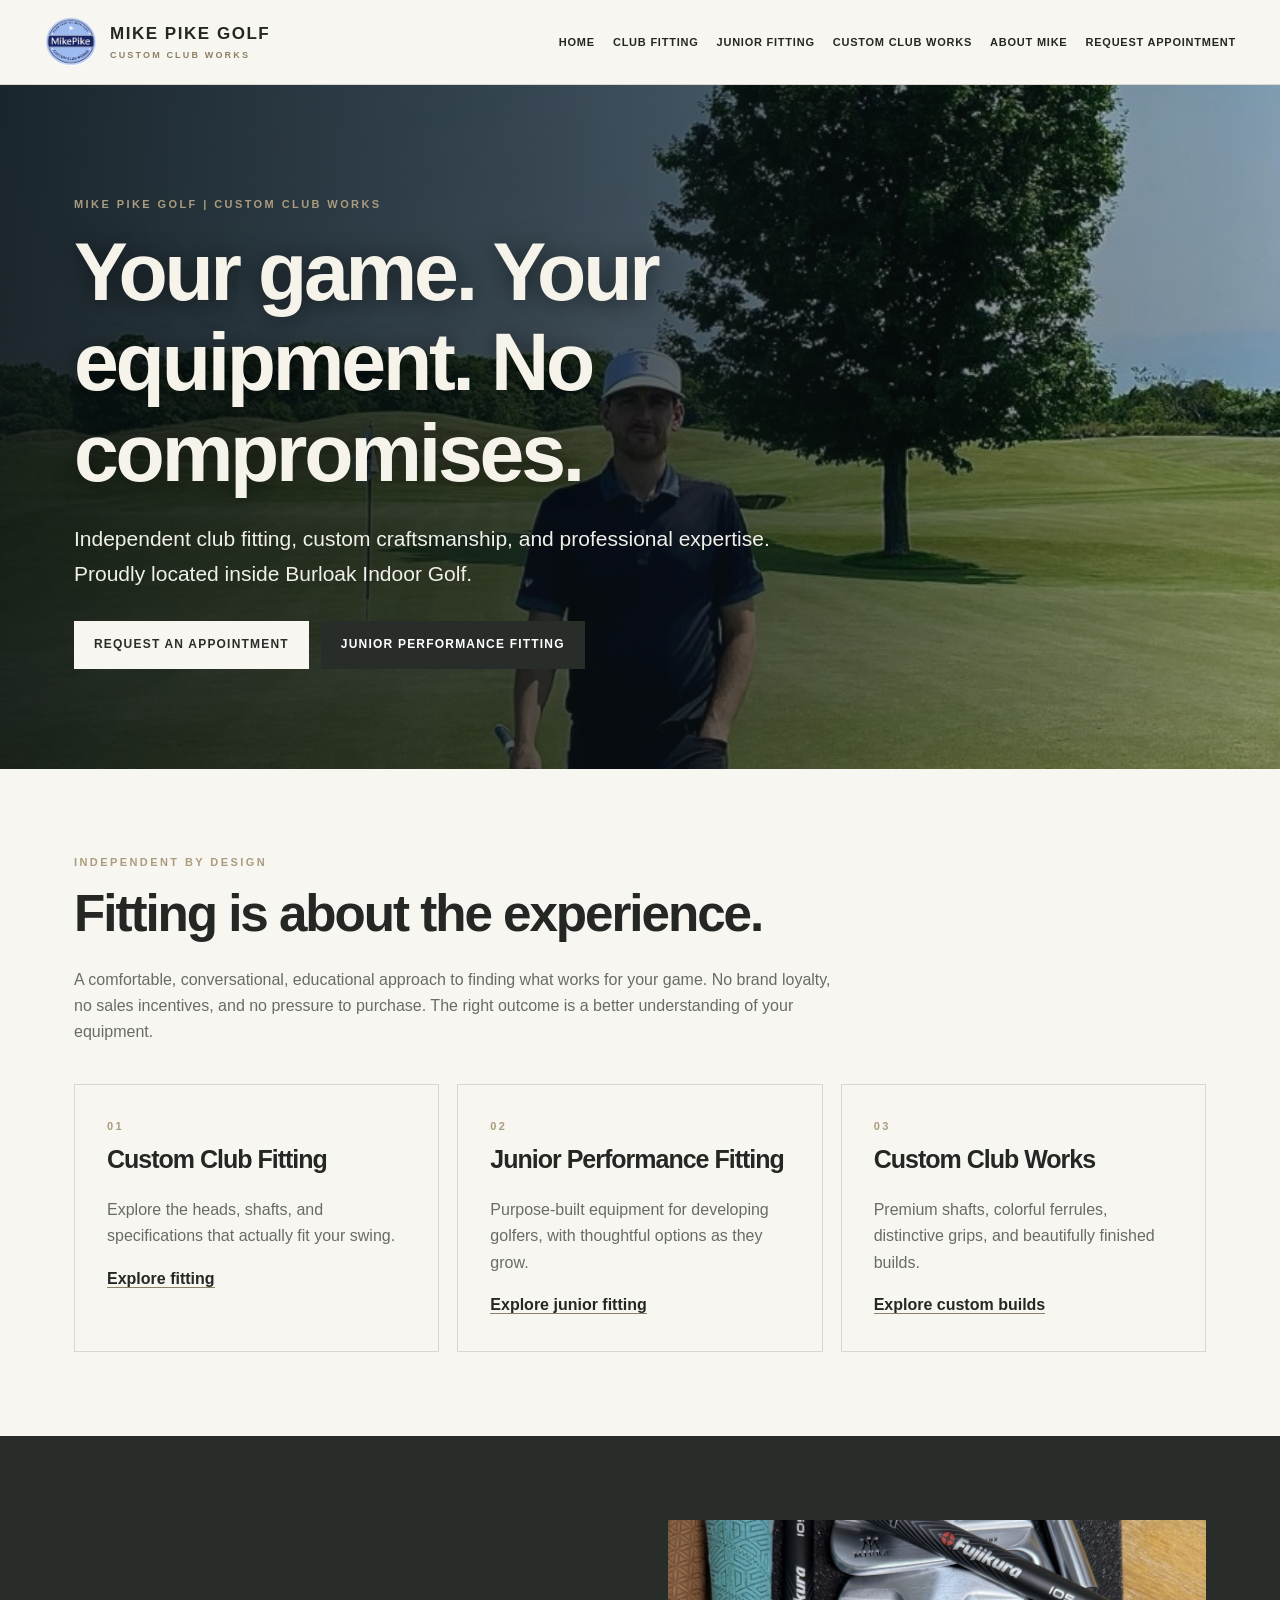
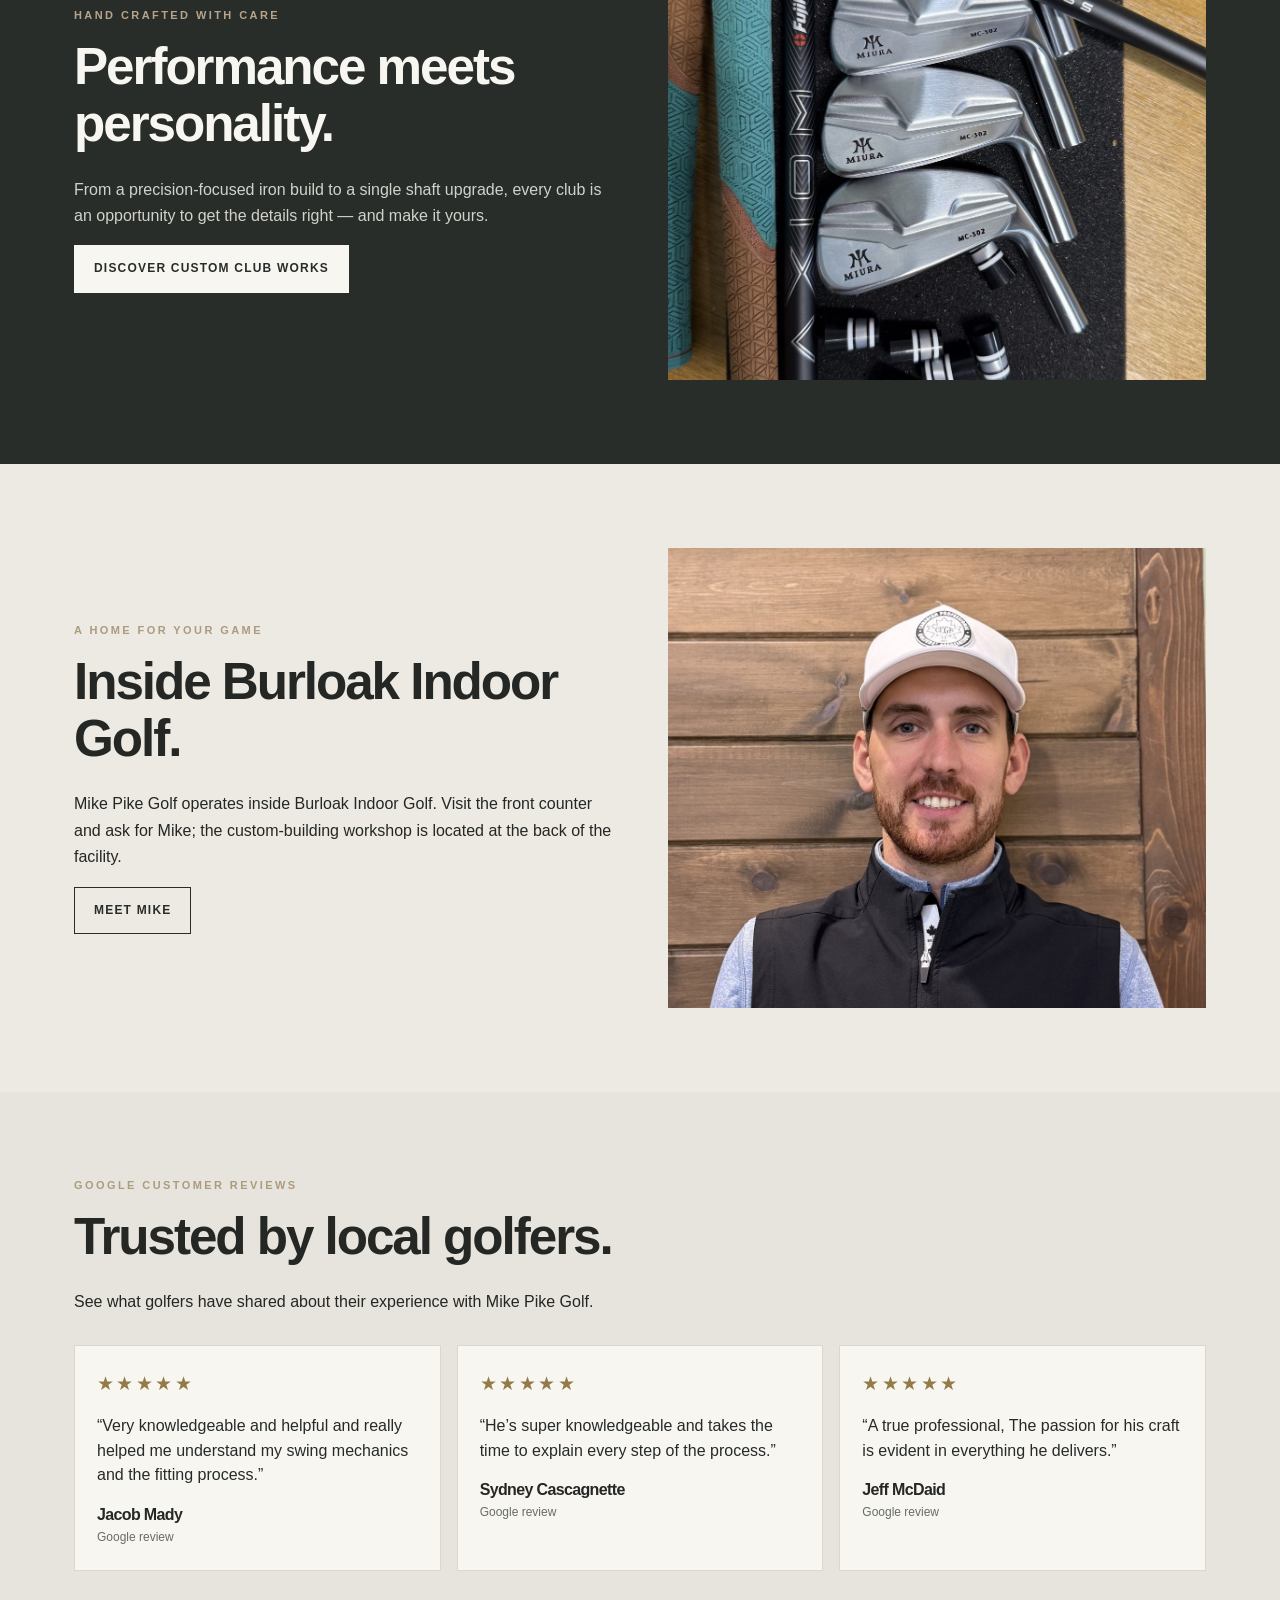
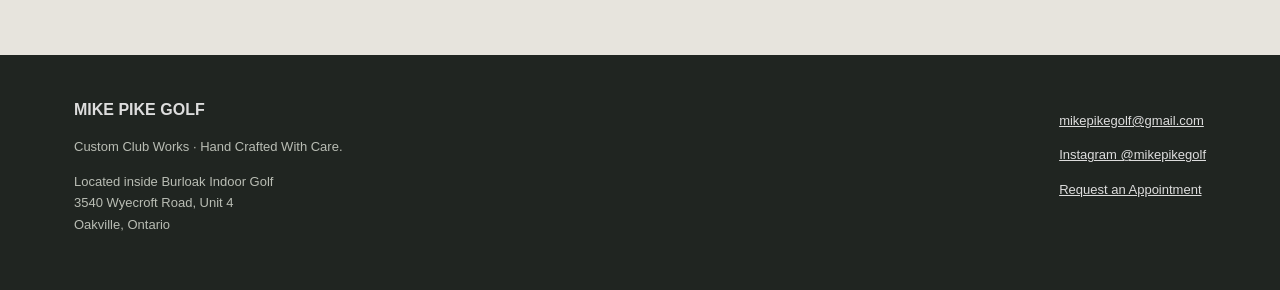
==== commit 1b88aa91: "Add files via upload" ====
--- a/index.html
+++ b/index.html
@@ -1 +1,2 @@
-<!doctype html><html lang="en-CA"><head><meta charset="utf-8"><meta name="viewport" content="width=device-width,initial-scale=1"><meta name="description" content="Mike Pike Golf — independent custom club fitting, junior performance fitting, custom builds and PGA golf instruction at Burloak Indoor Golf, Oakville, Ontario."><title>Home | Mike Pike Golf</title><link rel="stylesheet" href="styles.css"></head><body><header><nav class="nav"><a class="brand" href="index.html"><img src="logo.png" class="site-logo" alt="Mike Pike Golf — Custom Club Works"><span class="brand-wordmark">MIKE PIKE GOLF<small>CUSTOM CLUB WORKS</small></span></a><button class="menu" aria-label="Toggle navigation" aria-expanded="false">Menu</button><div class="links"><a href="index.html">Home</a><a href="fitting.html">Club Fitting</a><a href="junior.html">Junior Fitting</a><a href="custom.html">Custom Club Works</a><a href="about.html">About Mike</a><a href="booking.html">Request Appointment</a></div></nav></header><section class="hero hero-home"><div class="wrap"><div class="eyebrow">Mike Pike Golf | Custom Club Works</div><h1>Your game. Your equipment. No compromises.</h1><p class="lead">Independent club fitting, custom craftsmanship, and professional expertise. Proudly located inside Burloak Indoor Golf.</p><div class="actions"><a class="button light" href="booking.html">Request an Appointment</a><a class="button" href="junior.html">Junior Performance Fitting</a></div></div></section><section class="section paper"><div class="wrap"><div class="intro"><div class="eyebrow">Independent by design</div><h2>Fitting is about the experience.</h2><p>A comfortable, conversational, educational approach to finding what works for your game. No brand loyalty, no sales incentives, and no pressure to purchase. The right outcome is a better understanding of your equipment.</p></div><div class="grid"><article class="tile"><div class="eyebrow">01</div><h3>Custom Club Fitting</h3><p>Explore the heads, shafts, and specifications that actually fit your swing.</p><a href="fitting.html">Explore fitting</a></article><article class="tile"><div class="eyebrow">02</div><h3>Junior Performance Fitting</h3><p>Purpose-built equipment for developing golfers, with thoughtful options as they grow.</p><a href="junior.html">Explore junior fitting</a></article><article class="tile"><div class="eyebrow">03</div><h3>Custom Club Works</h3><p>Premium shafts, colorful ferrules, distinctive grips, and beautifully finished builds.</p><a href="custom.html">Explore custom builds</a></article></div></div></section><section class="section dark"><div class="wrap split"><div><div class="eyebrow">Hand Crafted With Care</div><h2>Performance meets personality.</h2><p>From a precision-focused iron build to a single shaft upgrade, every club is an opportunity to get the details right — and make it yours.</p><a class="button light" href="custom.html">Discover Custom Club Works</a></div><img class="photo" src="miura-mc502.jpg" alt="Custom golf club components and premium shaft options" loading="lazy"></div></section><section class="section"><div class="wrap split"><div><div class="eyebrow">A home for your game</div><h2>Inside Burloak Indoor Golf.</h2><p>Mike Pike Golf operates inside Burloak Indoor Golf. Visit the front counter and ask for Mike; the custom-building workshop is located at the back of the facility.</p><a class="button alt" href="about.html">Meet Mike</a></div><img class="photo portrait" src="headshot.jpg" alt="Meet Mike Pike, PGA of Canada professional" loading="lazy"></div></section><footer><div class="wrap foot"><div><strong>MIKE PIKE GOLF</strong><p>Custom Club Works · Hand Crafted With Care.</p><p>Located inside Burloak Indoor Golf<br>Oakville, Ontario</p></div><div><p><a href="mailto:mikepikegolf@gmail.com">mikepikegolf@gmail.com</a></p><p><a href="https://www.instagram.com/mikepikegolf/">Instagram @mikepikegolf</a></p><p><a href="booking.html">Request an Appointment</a></p></div></div></footer><script src="script.js" defer></script></body></html>+<!DOCTYPE html>
+<html lang="en-CA"><head><meta charset="utf-8"/><meta content="width=device-width,initial-scale=1" name="viewport"/><meta content="Mike Pike Golf — independent custom club fitting, junior performance fitting, custom builds and PGA golf instruction at Burloak Indoor Golf, Oakville, Ontario." name="description"/><title>Home | Mike Pike Golf</title><link href="styles.css" rel="stylesheet"/></head><body><header><nav class="nav"><a class="brand" href="index.html"><img alt="Mike Pike Golf — Custom Club Works" class="site-logo" src="logo.png"/><span class="brand-wordmark">MIKE PIKE GOLF<small>CUSTOM CLUB WORKS</small></span></a><button aria-expanded="false" aria-label="Toggle navigation" class="menu">Menu</button><div class="links"><a href="index.html">Home</a><a href="fitting.html">Club Fitting</a><a href="junior.html">Junior Fitting</a><a href="custom.html">Custom Club Works</a><a href="about.html">About Mike</a><a href="booking.html">Request Appointment</a></div></nav></header><section class="hero hero-home"><div class="wrap"><div class="eyebrow">Mike Pike Golf | Custom Club Works</div><h1>Your game. Your equipment. No compromises.</h1><p class="lead">Independent club fitting, custom craftsmanship, and professional expertise. Proudly located inside Burloak Indoor Golf.</p><div class="actions"><a class="button light" href="booking.html">Request an Appointment</a><a class="button" href="junior.html">Junior Performance Fitting</a></div></div></section><section class="section paper"><div class="wrap"><div class="intro"><div class="eyebrow">Independent by design</div><h2>Fitting is about the experience.</h2><p>A comfortable, conversational, educational approach to finding what works for your game. No brand loyalty, no sales incentives, and no pressure to purchase. The right outcome is a better understanding of your equipment.</p></div><div class="grid"><article class="tile"><div class="eyebrow">01</div><h3>Custom Club Fitting</h3><p>Explore the heads, shafts, and specifications that actually fit your swing.</p><a href="fitting.html">Explore fitting</a></article><article class="tile"><div class="eyebrow">02</div><h3>Junior Performance Fitting</h3><p>Purpose-built equipment for developing golfers, with thoughtful options as they grow.</p><a href="junior.html">Explore junior fitting</a></article><article class="tile"><div class="eyebrow">03</div><h3>Custom Club Works</h3><p>Premium shafts, colorful ferrules, distinctive grips, and beautifully finished builds.</p><a href="custom.html">Explore custom builds</a></article></div></div></section><section class="section dark"><div class="wrap split"><div><div class="eyebrow">Hand Crafted With Care</div><h2>Performance meets personality.</h2><p>From a precision-focused iron build to a single shaft upgrade, every club is an opportunity to get the details right — and make it yours.</p><a class="button light" href="custom.html">Discover Custom Club Works</a></div><img alt="Custom golf club components and premium shaft options" class="photo" loading="lazy" src="miura-mc502.jpg"/></div></section><section class="section"><div class="wrap split"><div><div class="eyebrow">A home for your game</div><h2>Inside Burloak Indoor Golf.</h2><p>Mike Pike Golf operates inside Burloak Indoor Golf. Visit the front counter and ask for Mike; the custom-building workshop is located at the back of the facility.</p><a class="button alt" href="about.html">Meet Mike</a></div><img alt="Meet Mike Pike, PGA of Canada professional" class="photo portrait" loading="lazy" src="headshot.jpg"/></div></section><section class="section reviews-section"><div class="wrap"><div class="eyebrow">Google customer reviews</div><h2>Trusted by local golfers.</h2><p>See what golfers have shared about their experience with Mike Pike Golf.</p><div class="review-grid"><article class="review-card"><div aria-label="Five-star Google review" class="review-stars">★★★★★</div><blockquote>“Very knowledgeable and helpful and really helped me understand my swing mechanics and the fitting process.”</blockquote><h3>Jacob Mady</h3><p>Google review</p></article><article class="review-card"><div aria-label="Five-star Google review" class="review-stars">★★★★★</div><blockquote>“He’s super knowledgeable and takes the time to explain every step of the process.”</blockquote><h3>Sydney Cascagnette</h3><p>Google review</p></article><article class="review-card"><div aria-label="Five-star Google review" class="review-stars">★★★★★</div><blockquote>“A true professional, The passion for his craft is evident in everything he delivers.”</blockquote><h3>Jeff McDaid</h3><p>Google review</p></article></div></section><footer><div class="wrap foot"><div><strong>MIKE PIKE GOLF</strong><p>Custom Club Works · Hand Crafted With Care.</p><p>Located inside Burloak Indoor Golf<br/>3540 Wyecroft Road, Unit 4<br/>Oakville, Ontario</p></div><div><p><a href="mailto:mikepikegolf@gmail.com">mikepikegolf@gmail.com</a></p><p><a href="https://www.instagram.com/mikepikegolf/">Instagram @mikepikegolf</a></p><p><a href="booking.html">Request an Appointment</a></p></div></div></footer><script defer="" src="script.js"></script></body></html>
--- a/styles.css
+++ b/styles.css
@@ -2,7 +2,7 @@
 :root{--bg:#edeae4;--paper:#f8f6f1;--ink:#242724;--muted:#676c66;--accent:#8e8066;--dark:#292d2a;--line:#d9d7cf}*{box-sizing:border-box}html{scroll-behavior:smooth}body{margin:0;font-family:Arial,Helvetica,sans-serif;color:var(--ink);background:var(--bg);line-height:1.65}a{color:inherit}header{position:sticky;top:0;z-index:30;background:#f8f6f1f5;border-bottom:1px solid var(--line)}.nav{max-width:1240px;margin:auto;display:flex;align-items:center;justify-content:space-between;gap:18px;padding:15px 24px}.brand{text-decoration:none;font-weight:800;letter-spacing:.12em;font-size:17px;line-height:1.12}.brand small{display:block;font-size:9px;letter-spacing:.24em;color:var(--accent);margin-top:7px}.links{display:flex;align-items:center;gap:18px}.links a{text-decoration:none;font-size:11px;font-weight:700;letter-spacing:.07em;text-transform:uppercase}.links a:hover{color:var(--accent)}.button{display:inline-block;padding:13px 19px;background:var(--dark);color:#fff;text-decoration:none;font-size:12px;letter-spacing:.1em;text-transform:uppercase;font-weight:700;border:1px solid var(--dark);cursor:pointer}.button.alt{background:transparent;color:var(--dark)}.button.light{background:var(--paper);color:var(--dark);border-color:var(--paper)}.wrap{max-width:1180px;margin:auto;padding:0 24px}.hero{padding:110px 0 100px;background:linear-gradient(125deg,#303632,#1d2320);color:#f6f3ea}.eyebrow{font-size:11px;letter-spacing:.22em;text-transform:uppercase;font-weight:800;color:#ab9b7f}h1,h2,h3{line-height:1.12;letter-spacing:-.04em;margin:14px 0 24px}h1{font-size:clamp(42px,6.3vw,82px);max-width:920px}h2{font-size:clamp(30px,4vw,53px)}h3{font-size:25px}p{max-width:760px}.lead{font-size:clamp(17px,2vw,21px);max-width:750px;color:#d5d7d0}.hero .actions,.actions{display:flex;gap:12px;flex-wrap:wrap;margin-top:30px}.section{padding:84px 0}.section.paper{background:var(--paper)}.section.dark{background:var(--dark);color:var(--paper)}.section.dark p{color:#d1d3ca}.section.dark .eyebrow{color:#b6a58a}.grid{display:grid;grid-template-columns:repeat(3,1fr);gap:18px}.grid.two{grid-template-columns:repeat(2,1fr)}.tile{padding:32px;background:var(--paper);border:1px solid var(--line);min-height:240px}.tile p{color:var(--muted)}.tile a{font-weight:700;text-decoration:none;border-bottom:1px solid var(--accent)}.tile h3{margin-top:10px}.intro{max-width:770px;margin-bottom:38px}.intro p{color:var(--muted)}.photo{width:100%;height:460px;object-fit:cover;object-position:center 48%;display:block}.split{display:grid;grid-template-columns:1fr 1fr;gap:55px;align-items:center}.placeholder{min-height:310px;border:1px solid #b4b2a7;background:linear-gradient(145deg,#4a514b,#272d2a);display:flex;align-items:center;justify-content:center;color:#c8c4b8;text-align:center;padding:32px;font-size:12px;letter-spacing:.16em;text-transform:uppercase}.list{padding-left:20px}.list li{margin:8px 0}.fine{font-size:13px;color:var(--muted)}.callout{padding:38px;background:#e4dfd5;border-left:3px solid var(--accent)}footer{background:#202521;color:#ddd;padding:42px 0}footer a{color:#ddd}footer .foot{display:flex;justify-content:space-between;gap:30px;flex-wrap:wrap}footer p{font-size:13px;color:#b9bdb4}form{max-width:760px;background:var(--paper);border:1px solid var(--line);padding:30px}label{display:block;font-size:12px;font-weight:700;margin:18px 0 6px}input,select,textarea{font:inherit;border:1px solid #c9c7be;background:#fff;width:100%;padding:12px;border-radius:0;color:var(--ink)}textarea{min-height:110px}fieldset{border:0;padding:0;margin:0}.formgrid{display:grid;grid-template-columns:1fr 1fr;gap:0 16px}.notice{font-size:13px;color:#555;line-height:1.55}.error{color:#a12c2c;font-size:13px}.menu{display:none}.compact{padding:60px 0}.compact h1{font-size:clamp(40px,5vw,66px)}@media(max-width:950px){.menu{display:block;background:none;border:1px solid var(--line);padding:8px 12px}.links{display:none;position:absolute;top:100%;left:0;right:0;background:var(--paper);padding:22px;flex-direction:column;align-items:flex-start;border-bottom:1px solid var(--line)}.links.open{display:flex}.grid{grid-template-columns:1fr 1fr}.split{grid-template-columns:1fr}.hero{padding:85px 0}.photo{max-height:550px}}@media(max-width:620px){.grid,.grid.two,.formgrid{grid-template-columns:1fr}.section{padding:58px 0}.tile{min-height:0}.hero{padding:70px 0}.nav{padding:14px 18px}.wrap{padding:0 18px}form{padding:20px}.photo{height:420px}}
 
 /* Photography-led update */
-.brand{display:flex;align-items:center;gap:12px;letter-spacing:.09em}.site-logo{width:54px;height:54px;object-fit:contain;flex-shrink:0}.brand-wordmark{display:block}.hero{position:relative;isolation:isolate;min-height:570px;display:flex;align-items:center;background-color:#1b2524;background-position:center;background-size:cover}.hero:before{content:"";position:absolute;inset:0;z-index:-1;background:linear-gradient(90deg,rgba(9,17,18,.88),rgba(10,18,19,.64) 55%,rgba(10,18,19,.25))}.hero .wrap{width:100%}.hero-home{background-image:url('home-golf.jpg');background-position:center 54%}.hero-about{background-image:url('about-pga.jpg');background-position:center 38%}.hero-fitting{background-image:url('fitting-shafts.jpg')}.hero-junior{background-image:url('fitting-grips.jpg')}.hero-custom{background-image:url('custom-shafts.jpg')}.hero-booking{background-image:url('home-golf.jpg');background-position:center 72%}.hero.compact{min-height:420px}.hero h1{text-shadow:0 2px 24px #0008}.hero .lead{color:#f0f0e9}.site-logo{background:transparent}@media(max-width:620px){.site-logo{width:43px;height:43px}.brand-wordmark{font-size:12px}.brand-wordmark small{font-size:7px}.hero{min-height:530px}.hero.compact{min-height:410px}.hero-home{background-position:57% center}.hero:before{background:linear-gradient(90deg,rgba(9,17,18,.86),rgba(9,17,18,.50))}}
+.brand{display:flex;align-items:center;gap:12px;letter-spacing:.09em}.site-logo{width:54px;height:54px;object-fit:contain;flex-shrink:0}.brand-wordmark{display:block}.hero{position:relative;isolation:isolate;min-height:570px;display:flex;align-items:center;background-color:#1b2524;background-position:center;background-size:cover}.hero:before{content:"";position:absolute;inset:0;z-index:-1;background:linear-gradient(90deg,rgba(9,17,18,.88),rgba(10,18,19,.64) 55%,rgba(10,18,19,.25))}.hero .wrap{width:100%}.hero-home{background-image:url('home-golf.jpg');background-position:center 54%}.hero-about{background-image:url('about-pga.jpg');background-position:center 38%}.hero-fitting{background-image:url('fitting-shafts.jpg')}.hero-custom{background-image:url('custom-shafts.jpg')}.hero-booking{background-image:url('home-golf.jpg');background-position:center 72%}.hero.compact{min-height:420px}.hero h1{text-shadow:0 2px 24px #0008}.hero .lead{color:#f0f0e9}.site-logo{background:transparent}@media(max-width:620px){.site-logo{width:43px;height:43px}.brand-wordmark{font-size:12px}.brand-wordmark small{font-size:7px}.hero{min-height:530px}.hero.compact{min-height:410px}.hero-home{background-position:57% center}.hero:before{background:linear-gradient(90deg,rgba(9,17,18,.86),rgba(9,17,18,.50))}}
 
 /* Final photography and identity refinements */
 .hero-junior{background-image:url('junior-clubs.jpg')}
@@ -20,3 +20,12 @@
 .form-status--success h3{font-size:27px;margin:10px 0}
 .form-status--error{padding:18px;background:#f7e8e6;border:1px solid #ad5555;color:#922e2e}
 @media(max-width:620px){.gallery{grid-template-columns:1fr}.gallery img{height:340px}.hero-about{background-position:60% center}}
+
+/* Approved final revisions */
+.hero-junior{background-image:url('junior-generation.jpg');background-position:center 52%}
+.hero-about{background-image:url('about-coaching.jpg');background-position:center 47%}
+.hero-about:before{background:linear-gradient(90deg,rgba(7,14,13,.79),rgba(7,14,13,.40) 52%,rgba(7,14,13,.08))}
+.reviews-section{background:#e7e4dd}.review-grid{display:grid;grid-template-columns:repeat(4,minmax(0,1fr));gap:16px;margin-top:30px}.review-card{padding:22px;background:#f8f6f1;border:1px solid #d9d7cf}.review-stars{color:#947a48;letter-spacing:.13em;font-size:19px}.review-card h3{font-size:19px;margin:12px 0 5px}.review-card p{font-size:12px;color:#676c66;margin:0}
+@media(max-width:900px){.review-grid{grid-template-columns:repeat(2,1fr)}}@media(max-width:620px){.review-grid{grid-template-columns:repeat(2,minmax(0,1fr));gap:10px}.review-card{padding:15px}.review-card h3{font-size:16px}.hero-about{background-position:46% center}.hero-about:before{background:linear-gradient(90deg,rgba(7,14,13,.68),rgba(7,14,13,.30))}.hero-junior{background-position:43% center}}
+
+.review-grid{grid-template-columns:repeat(3,minmax(0,1fr))}.review-card blockquote{font-size:16px;line-height:1.55;color:#262b29;margin:14px 0 18px;font-weight:400}.review-card h3{font-size:16px;margin:0 0 4px}.review-card p{font-size:12px}@media(max-width:800px){.review-grid{grid-template-columns:1fr}.review-card{padding:22px}}
